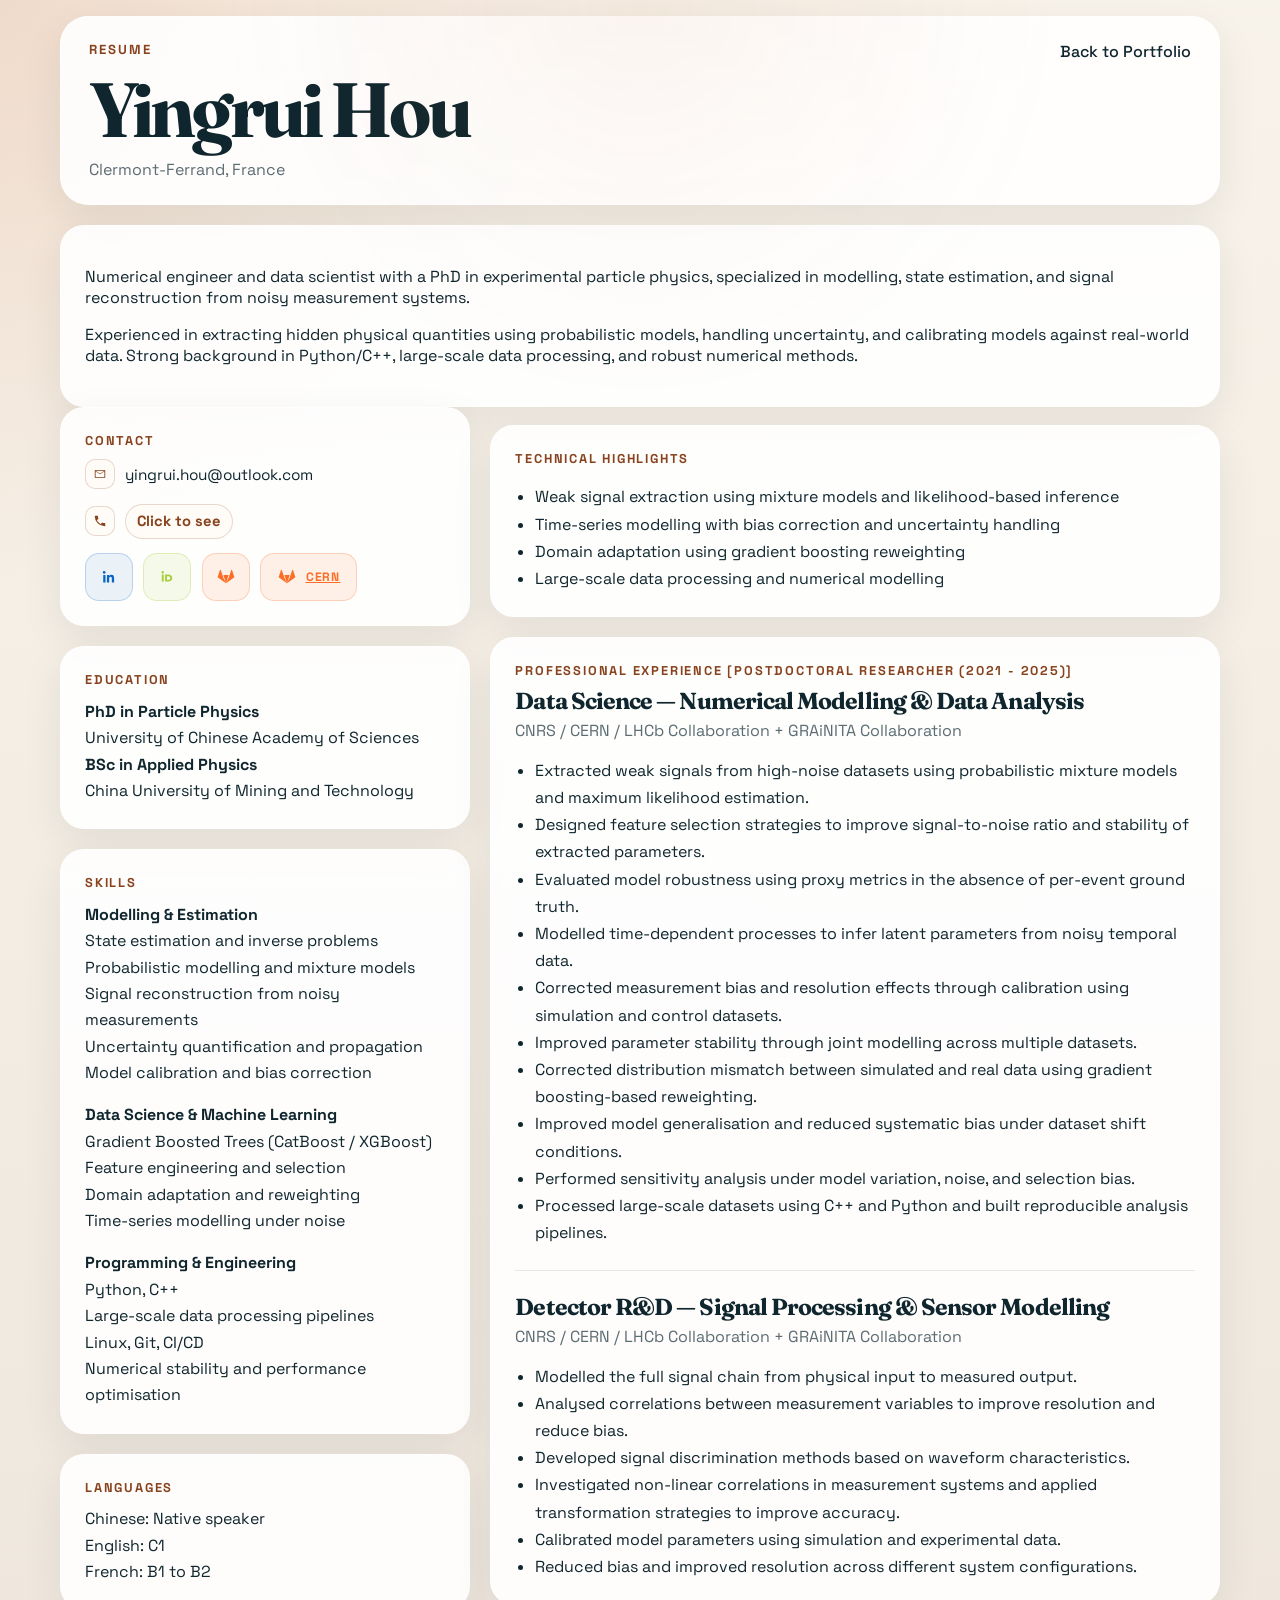
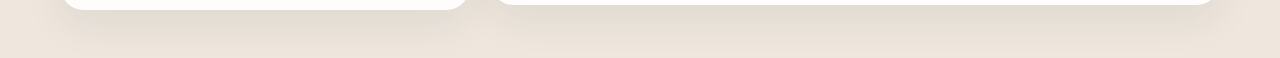
==== resume.html @ 8502b12e "Tune topbar link width and restore ORCID" ====
<!DOCTYPE html>
<html lang="en">
  <head>
    <meta charset="UTF-8" />
    <meta name="viewport" content="width=device-width, initial-scale=1.0" />
    <title>Yingrui Hou | Resume</title>
    <meta
      name="description"
      content="Resume of Yingrui Hou, numerical engineer and data scientist with a PhD in experimental particle physics."
    />
    <link rel="preconnect" href="https://fonts.googleapis.com" />
    <link rel="preconnect" href="https://fonts.gstatic.com" crossorigin />
    <link
      href="https://fonts.googleapis.com/css2?family=Fraunces:wght@500;600;700&amp;family=Space+Grotesk:wght@400;500;700&amp;display=swap"
      rel="stylesheet"
    />
    <link rel="stylesheet" href="styles.css" />
  </head>
  <body class="resume-page">
    <div class="resume-shell">
      <header class="resume-header">
        <div>
          <p class="eyebrow">Resume</p>
          <h1>Yingrui Hou</h1>
          <p class="resume-location">Clermont-Ferrand, France</p>
        </div>
        <div class="resume-links">
          <a href="index.html">Back to Portfolio</a>
        </div>
      </header>

      <section class="resume-card resume-summary">
        <p>
          Numerical engineer and data scientist with a PhD in experimental particle
          physics, specialized in modelling, state estimation, and signal reconstruction
          from noisy measurement systems.
        </p>
        <p>
          Experienced in extracting hidden physical quantities using probabilistic
          models, handling uncertainty, and calibrating models against real-world data.
          Strong background in Python/C++, large-scale data processing, and robust
          numerical methods.
        </p>
      </section>

      <div class="resume-grid">
        <aside class="resume-sidebar">
          <section class="resume-card">
            <p class="sidebar-label">Contact</p>
            <div class="contact-list">
              <a class="contact-link" href="mailto:yingrui.hou@outlook.com">
                <span class="contact-icon" aria-hidden="true">
                  <svg viewBox="0 0 24 24">
                    <path d="M3 6.75A1.75 1.75 0 0 1 4.75 5h14.5A1.75 1.75 0 0 1 21 6.75v10.5A1.75 1.75 0 0 1 19.25 19H4.75A1.75 1.75 0 0 1 3 17.25Zm1.5.56v9.94c0 .14.11.25.25.25h14.5a.25.25 0 0 0 .25-.25V7.31l-7.04 5.16a.75.75 0 0 1-.88 0Zm14.7-.81H4.8L12 11.78Z" />
                  </svg>
                </span>
                <span>yingrui.hou@outlook.com</span>
              </a>
              <div class="contact-link">
                <span class="contact-icon" aria-hidden="true">
                  <svg viewBox="0 0 24 24">
                    <path d="M6.62 10.79a15.5 15.5 0 0 0 6.59 6.59l2.2-2.2a1 1 0 0 1 1.01-.24 11.4 11.4 0 0 0 3.58.57 1 1 0 0 1 1 1V20a1 1 0 0 1-1 1A17 17 0 0 1 3 4a1 1 0 0 1 1-1h3.49a1 1 0 0 1 1 1 11.4 11.4 0 0 0 .57 3.58 1 1 0 0 1-.24 1.01Z" />
                  </svg>
                </span>
                <button
                  class="reveal-button"
                  type="button"
                  data-reveal="phone"
                  data-value="+33(0)785396332"
                >
                  Click to see
                </button>
              </div>
              <div class="resume-icon-links" aria-label="Profile links">
                <a class="icon-link icon-link-linkedin" href="https://www.linkedin.com/in/yingrui-hou" aria-label="LinkedIn" title="LinkedIn">
                  <svg viewBox="0 0 24 24" aria-hidden="true">
                    <path d="M6.94 8.5A1.56 1.56 0 1 1 6.94 5.4a1.56 1.56 0 0 1 0 3.1M5.7 9.75h2.5V18H5.7zm4.06 0h2.4v1.13h.04c.33-.63 1.15-1.3 2.37-1.3 2.54 0 3.01 1.67 3.01 3.84V18h-2.5v-4.04c0-.96-.02-2.2-1.34-2.2-1.35 0-1.56 1.06-1.56 2.14V18h-2.5z" />
                  </svg>
                </a>
                <a class="icon-link icon-link-orcid" href="https://orcid.org/0000-0001-6454-278X" aria-label="ORCID" title="ORCID">
                  <svg viewBox="0 0 24 24" aria-hidden="true">
                    <path d="M7.35 5.5a1.35 1.35 0 1 1 0 2.7 1.35 1.35 0 0 1 0-2.7M6.3 9.4h2.1v7.6H6.3zm3.65 0h3.06c2.85 0 4.75 1.61 4.75 3.8 0 2.39-1.82 3.8-4.82 3.8H9.95Zm2.1 1.74v4.12h.78c1.69 0 2.76-.77 2.76-2.06 0-1.32-1-2.06-2.71-2.06Z" />
                  </svg>
                </a>
                <a class="icon-link icon-link-gitlab" href="https://gitlab.com/hyrsophie" aria-label="Personal GitLab" title="Personal GitLab">
                  <svg viewBox="0 0 24 24" aria-hidden="true">
                    <path d="m12 18.9 2.94-9.04H9.06Zm0 0-9.12-6.63 2.55-7.85a.46.46 0 0 1 .87 0l2.76 8.48Zm0 0 9.12-6.63-2.55-7.85a.46.46 0 0 0-.87 0l-2.76 8.48Z" />
                  </svg>
                </a>
                <a class="icon-link icon-link-gitlab icon-link-labeled" href="https://gitlab.cern.ch/yihou" aria-label="CERN GitLab" title="CERN GitLab">
                  <svg viewBox="0 0 24 24" aria-hidden="true">
                    <path d="m12 18.9 2.94-9.04H9.06Zm0 0-9.12-6.63 2.55-7.85a.46.46 0 0 1 .87 0l2.76 8.48Zm0 0 9.12-6.63-2.55-7.85a.46.46 0 0 0-.87 0l-2.76 8.48Z" />
                  </svg>
                  <span class="icon-link-text">CERN</span>
                </a>
              </div>
            </div>
          </section>

          <section class="resume-card">
            <p class="sidebar-label">Education</p>
            <div class="resume-stack">
              <p><strong>PhD in Particle Physics</strong></p>
              <p>University of Chinese Academy of Sciences</p>
              <p><strong>BSc in Applied Physics</strong></p>
              <p>China University of Mining and Technology</p>
            </div>
          </section>

          <section class="resume-card">
            <p class="sidebar-label">Skills</p>
            <div class="resume-stack">
              <p><strong>Modelling &amp; Estimation</strong></p>
              <p>State estimation and inverse problems</p>
              <p>Probabilistic modelling and mixture models</p>
              <p>Signal reconstruction from noisy measurements</p>
              <p>Uncertainty quantification and propagation</p>
              <p>Model calibration and bias correction</p>
            </div>
            <div class="resume-stack">
              <p><strong>Data Science &amp; Machine Learning</strong></p>
              <p>Gradient Boosted Trees (CatBoost / XGBoost)</p>
              <p>Feature engineering and selection</p>
              <p>Domain adaptation and reweighting</p>
              <p>Time-series modelling under noise</p>
            </div>
            <div class="resume-stack">
              <p><strong>Programming &amp; Engineering</strong></p>
              <p>Python, C++</p>
              <p>Large-scale data processing pipelines</p>
              <p>Linux, Git, CI/CD</p>
              <p>Numerical stability and performance optimisation</p>
            </div>
          </section>

          <section class="resume-card">
            <p class="sidebar-label">Languages</p>
            <div class="resume-stack">
              <p>Chinese: Native speaker</p>
              <p>English: C1</p>
              <p>French: B1 to B2</p>
            </div>
          </section>
        </aside>

        <main class="resume-main">
          <section class="resume-card">
            <p class="sidebar-label">Technical Highlights</p>
            <ul>
              <li>Weak signal extraction using mixture models and likelihood-based inference</li>
              <li>Time-series modelling with bias correction and uncertainty handling</li>
              <li>Domain adaptation using gradient boosting reweighting</li>
              <li>Large-scale data processing and numerical modelling</li>
            </ul>
          </section>

          <section class="resume-card">
            <p class="sidebar-label">Professional Experience [Postdoctoral Researcher (2021 - 2025)]</p>
            <div class="resume-entry">
              <div class="resume-entry-header">
                <h2>Data Science — Numerical Modelling &amp; Data Analysis</h2>
              </div>
              <p class="resume-org">CNRS / CERN / LHCb Collaboration + GRAiNITA Collaboration</p>
              <ul>
                <li>Extracted weak signals from high-noise datasets using probabilistic mixture models and maximum likelihood estimation.</li>
                <li>Designed feature selection strategies to improve signal-to-noise ratio and stability of extracted parameters.</li>
                <li>Evaluated model robustness using proxy metrics in the absence of per-event ground truth.</li>
                <li>Modelled time-dependent processes to infer latent parameters from noisy temporal data.</li>
                <li>Corrected measurement bias and resolution effects through calibration using simulation and control datasets.</li>
                <li>Improved parameter stability through joint modelling across multiple datasets.</li>
                <li>Corrected distribution mismatch between simulated and real data using gradient boosting-based reweighting.</li>
                <li>Improved model generalisation and reduced systematic bias under dataset shift conditions.</li>
                <li>Performed sensitivity analysis under model variation, noise, and selection bias.</li>
                <li>Processed large-scale datasets using C++ and Python and built reproducible analysis pipelines.</li>
              </ul>
            </div>
            <div class="resume-entry">
              <div class="resume-entry-header">
                <h2>Detector R&amp;D — Signal Processing &amp; Sensor Modelling</h2>
              </div>
              <p class="resume-org">CNRS / CERN / LHCb Collaboration + GRAiNITA Collaboration</p>
              <ul>
                <li>Modelled the full signal chain from physical input to measured output.</li>
                <li>Analysed correlations between measurement variables to improve resolution and reduce bias.</li>
                <li>Developed signal discrimination methods based on waveform characteristics.</li>
                <li>Investigated non-linear correlations in measurement systems and applied transformation strategies to improve accuracy.</li>
                <li>Calibrated model parameters using simulation and experimental data.</li>
                <li>Reduced bias and improved resolution across different system configurations.</li>
              </ul>
            </div>
          </section>
        </main>
      </div>
    </div>
    <script>
      document.querySelectorAll(".reveal-button").forEach((button) => {
        button.addEventListener("click", () => {
          button.textContent = button.dataset.value;
          button.classList.add("is-revealed");
          button.disabled = true;
        });
      });
    </script>
  </body>
</html>
---- styles.css ----
:root {
  --bg: #f6f2eb;
  --surface: rgba(255, 255, 255, 0.9);
  --surface-soft: rgba(252, 248, 241, 0.92);
  --surface-strong: #163039;
  --text: #10262e;
  --text-muted: #5c6c73;
  --accent: #ba6439;
  --accent-dark: #88431e;
  --line: rgba(16, 38, 46, 0.1);
  --line-strong: rgba(16, 38, 46, 0.16);
  --shadow: 0 14px 40px rgba(24, 33, 37, 0.08);
  --shadow-soft: 0 8px 24px rgba(24, 33, 37, 0.05);
}

* {
  box-sizing: border-box;
}

html {
  scroll-behavior: smooth;
}

body {
  margin: 0;
  min-height: 100vh;
  font-family: "Space Grotesk", sans-serif;
  color: var(--text);
  background:
    linear-gradient(180deg, #faf7f2 0%, #f4efe7 100%);
}

body::before {
  content: "";
  position: fixed;
  inset: 0;
  pointer-events: none;
  background:
    radial-gradient(circle at top, rgba(186, 100, 57, 0.08), transparent 38%);
  mask-image: linear-gradient(180deg, rgba(0, 0, 0, 0.85), transparent 75%);
}

.page-shell {
  width: min(1080px, calc(100% - 2rem));
  margin: 0 auto;
  padding: 1.2rem 0 4rem;
}

.resume-page {
  background:
    radial-gradient(circle at top left, rgba(201, 109, 61, 0.18), transparent 28%),
    linear-gradient(180deg, #f8f3ea 0%, #efe7de 100%);
}

.resume-shell {
  width: min(1160px, calc(100% - 2rem));
  margin: 0 auto;
  padding: 1rem 0 3rem;
}

.hero {
  position: relative;
  padding: 0;
}

.resume-header {
  display: flex;
  align-items: flex-start;
  justify-content: space-between;
  gap: 1rem;
  margin-bottom: 1.25rem;
  padding: 1.5rem 1.75rem;
  border: 1px solid rgba(255, 255, 255, 0.55);
  border-radius: 28px;
  background: var(--surface);
  box-shadow: var(--shadow);
}

.resume-location {
  margin: 0.75rem 0 0;
  color: var(--text-muted);
  font-size: 1rem;
}

.resume-links {
  display: flex;
  flex-wrap: wrap;
  gap: 0.75rem;
}

.resume-links a {
  color: var(--text);
  text-decoration: none;
  font-weight: 500;
}

.resume-links a:hover {
  color: var(--accent-dark);
}

.hero::after {
  display: none;
}

.topbar,
.hero-layout,
.section,
.closing-panel {
  opacity: 0;
  transform: translateY(22px);
  animation: rise 0.75s ease forwards;
}

.hero-layout {
  animation-delay: 0.1s;
}

.section:nth-of-type(1) {
  animation-delay: 0.2s;
}

.section:nth-of-type(2) {
  animation-delay: 0.3s;
}

@keyframes rise {
  to {
    opacity: 1;
    transform: translateY(0);
  }
}

.topbar {
  display: flex;
  align-items: center;
  justify-content: space-between;
  gap: 1rem;
  position: sticky;
  top: 1rem;
  z-index: 20;
  margin-bottom: 1rem;
  padding: 0.85rem 1.1rem;
  border: 1px solid var(--line-strong);
  border-radius: 18px;
  background: rgba(255, 255, 255, 0.86);
  backdrop-filter: blur(14px);
  box-shadow: var(--shadow-soft);
}

.topbar-identity {
  display: flex;
  align-items: center;
  gap: 0.9rem;
  min-width: 0;
  flex-wrap: nowrap;
}

.brand,
.nav-links a,
.button {
  text-decoration: none;
}

.brand {
  font-weight: 700;
  color: var(--text);
  letter-spacing: 0.08em;
  text-transform: uppercase;
  flex-shrink: 0;
}

.nav-links {
  display: flex;
  flex-wrap: wrap;
  gap: 1rem;
}

.nav-links a {
  color: var(--text-muted);
  font-size: 0.88rem;
  font-weight: 500;
  letter-spacing: 0.03em;
}

.nav-links a:hover,
.brand:hover {
  color: var(--accent-dark);
}

.hero-layout {
  position: relative;
  z-index: 1;
  display: grid;
  grid-template-columns: minmax(0, 1fr);
  gap: 1rem;
  align-items: start;
}

.profile-panel,
.toc-panel {
  border: 1px solid var(--line-strong);
  border-radius: 24px;
  background: var(--surface);
  box-shadow: var(--shadow-soft);
}

.resume-card {
  border: 1px solid rgba(255, 255, 255, 0.55);
  border-radius: 24px;
  background: var(--surface);
  box-shadow: var(--shadow);
}

.profile-panel {
  padding: 2rem 1.9rem;
}

.toc-panel {
  padding: 1.5rem;
}

.resume-summary,
.resume-main .resume-card,
.resume-sidebar .resume-card {
  padding: 1.5rem;
}

.resume-grid {
  display: grid;
  grid-template-columns: minmax(260px, 0.72fr) minmax(0, 1.28fr);
  gap: 1.25rem;
  align-items: start;
}

.resume-sidebar,
.resume-main {
  display: grid;
  gap: 1.25rem;
}

.eyebrow {
  margin: 0 0 1rem;
  color: var(--accent-dark);
  font-size: 0.82rem;
  font-weight: 700;
  letter-spacing: 0.16em;
  text-transform: uppercase;
}

h1,
h2,
h3 {
  margin: 0;
  font-family: "Fraunces", serif;
  line-height: 1;
}

h1 {
  max-width: 12ch;
  font-size: clamp(3rem, 6vw, 4.9rem);
  letter-spacing: -0.05em;
  line-height: 0.95;
}

h2 {
  font-size: clamp(2rem, 3vw, 3rem);
  letter-spacing: -0.04em;
}

h3 {
  font-size: 1.45rem;
  letter-spacing: -0.03em;
}

.hero-copy,
.section-copy,
.case-study p,
.closing-panel p,
.toc-copy {
  font-size: 1rem;
  line-height: 1.72;
  color: var(--text-muted);
}

.hero-about {
  max-width: 48ch;
  margin: 1.1rem 0 0;
  font-size: 1rem;
  line-height: 1.72;
  color: var(--text);
  font-weight: 500;
}

.hero-copy {
  max-width: 65ch;
  margin: 0.8rem 0 0;
}

.hero-actions {
  display: flex;
  flex-wrap: wrap;
  gap: 1rem;
  margin-top: 1.6rem;
}

.sidebar-section + .sidebar-section {
  margin-top: 1.25rem;
  padding-top: 1.2rem;
  border-top: 1px solid var(--line);
}

.sidebar-label {
  margin: 0 0 0.65rem;
  color: var(--accent-dark);
  font-size: 0.8rem;
  font-weight: 700;
  letter-spacing: 0.14em;
  text-transform: uppercase;
}

.sidebar-copy {
  margin: 0;
  font-size: 0.98rem;
  line-height: 1.68;
  color: var(--text);
}

.icon-links {
  display: flex;
  flex-wrap: wrap;
  gap: 0.75rem;
}

.topbar-links {
  gap: 0.45rem;
  flex-wrap: nowrap;
}

.topbar-links .icon-link {
  width: 36px;
  height: 36px;
  border-radius: 11px;
}

.topbar-links .icon-link svg {
  width: 18px;
  height: 18px;
}

.topbar-links .icon-link-labeled {
  min-width: 86px;
  padding: 0 0.9rem;
  gap: 0.5rem;
}

.topbar-links .icon-link-text {
  font-size: 0.68rem;
}

.icon-link {
  display: inline-flex;
  align-items: center;
  justify-content: center;
  width: 48px;
  height: 48px;
  color: var(--text);
  border: 1px solid var(--line);
  border-radius: 14px;
  background: rgba(255, 255, 255, 0.62);
  transition:
    transform 0.18s ease,
    border-color 0.18s ease,
    color 0.18s ease,
    background-color 0.18s ease;
}

.icon-link-labeled {
  width: auto;
  min-width: 88px;
  padding: 0 0.95rem;
  gap: 0.45rem;
}

.icon-link:hover {
  transform: translateY(-2px);
  color: var(--accent-dark);
  border-color: rgba(143, 72, 37, 0.3);
  background: rgba(255, 251, 245, 0.92);
}

.icon-link svg {
  width: 22px;
  height: 22px;
  fill: currentColor;
}

.icon-link-linkedin {
  color: #0a66c2;
  border-color: rgba(10, 102, 194, 0.22);
  background: rgba(10, 102, 194, 0.08);
}

.icon-link-linkedin:hover {
  color: #0a66c2;
  border-color: rgba(10, 102, 194, 0.38);
  background: rgba(10, 102, 194, 0.14);
}

.icon-link-orcid {
  color: #a6ce39;
  border-color: rgba(166, 206, 57, 0.28);
  background: rgba(166, 206, 57, 0.1);
}

.icon-link-orcid:hover {
  color: #8fba22;
  border-color: rgba(166, 206, 57, 0.42);
  background: rgba(166, 206, 57, 0.16);
}

.icon-link-gitlab {
  color: #fc6d26;
  border-color: rgba(252, 109, 38, 0.24);
  background: rgba(252, 109, 38, 0.1);
}

.icon-link-gitlab:hover {
  color: #e45713;
  border-color: rgba(252, 109, 38, 0.38);
  background: rgba(252, 109, 38, 0.16);
}

.icon-link-text {
  font-size: 0.76rem;
  font-weight: 700;
  letter-spacing: 0.08em;
}

.skill-list {
  display: flex;
  flex-wrap: wrap;
  gap: 0.7rem;
}

.skill-pill {
  display: inline-flex;
  align-items: center;
  min-height: 38px;
  padding: 0.55rem 0.9rem;
  border: 1px solid var(--line);
  border-radius: 999px;
  background: var(--surface-soft);
  font-size: 0.9rem;
  font-weight: 500;
}

.button {
  display: inline-flex;
  align-items: center;
  justify-content: center;
  min-height: 48px;
  padding: 0.85rem 1.3rem;
  border-radius: 999px;
  font-weight: 700;
  transition:
    transform 0.18s ease,
    background-color 0.18s ease,
    color 0.18s ease,
    border-color 0.18s ease;
}

.button:hover {
  transform: translateY(-2px);
}

.button-primary {
  color: #fff8f3;
  background: linear-gradient(135deg, #17313a, #244651);
}

.button-secondary {
  color: var(--text);
  border: 1px solid var(--line-strong);
  background: rgba(255, 255, 255, 0.85);
}

.case-study,
.closing-panel,
.profile-panel,
.toc-panel {
  position: relative;
  overflow: hidden;
  border: 1px solid var(--line-strong);
  border-radius: 24px;
  background: var(--surface);
  box-shadow: var(--shadow-soft);
}

.resume-stack p,
.resume-stack a {
  margin: 0;
  color: var(--text);
  line-height: 1.65;
  text-decoration: none;
}

.resume-stack a:hover {
  color: var(--accent-dark);
}

.contact-list {
  display: grid;
  gap: 0.9rem;
}

.resume-icon-links {
  display: flex;
  flex-wrap: wrap;
  gap: 0.65rem;
}

.contact-link {
  display: inline-flex;
  align-items: center;
  gap: 0.6rem;
  width: fit-content;
  color: var(--text);
  text-decoration: none;
  line-height: 1.5;
  font-size: 0.96rem;
}

.contact-link:hover {
  color: var(--accent-dark);
}

.contact-icon {
  display: inline-flex;
  align-items: center;
  justify-content: center;
  width: 30px;
  height: 30px;
  flex-shrink: 0;
  color: var(--accent-dark);
  border: 1px solid rgba(143, 72, 37, 0.2);
  border-radius: 10px;
  background: rgba(255, 251, 245, 0.82);
}

.contact-icon svg {
  width: 14px;
  height: 14px;
  fill: currentColor;
}

.resume-stack + .resume-stack {
  margin-top: 1rem;
}

.resume-reveal-row {
  display: flex;
  align-items: center;
  gap: 0.75rem;
  flex-wrap: wrap;
}

.reveal-button {
  display: inline-flex;
  align-items: center;
  justify-content: center;
  min-height: 30px;
  padding: 0.35rem 0.7rem;
  color: var(--accent-dark);
  border: 1px solid rgba(143, 72, 37, 0.2);
  border-radius: 999px;
  background: rgba(255, 251, 245, 0.82);
  font: inherit;
  font-size: 0.92rem;
  font-weight: 700;
  cursor: pointer;
  transition:
    transform 0.18s ease,
    background-color 0.18s ease,
    border-color 0.18s ease;
}

.reveal-button:hover {
  transform: translateY(-1px);
  border-color: rgba(143, 72, 37, 0.4);
  background: rgba(255, 247, 239, 0.95);
}

.reveal-button.is-revealed {
  color: var(--text);
  cursor: default;
}

.resume-entry + .resume-entry {
  margin-top: 1.5rem;
  padding-top: 1.5rem;
  border-top: 1px solid var(--line);
}

.resume-role-title {
  margin: 0 0 1.15rem;
  color: var(--text);
  font-size: 0.98rem;
  font-weight: 700;
  letter-spacing: 0.04em;
  text-transform: uppercase;
}

.resume-entry-header {
  display: flex;
  align-items: baseline;
  justify-content: space-between;
  gap: 1rem;
}

.resume-entry-header h2 {
  font-size: 1.45rem;
}

.resume-entry-header p,
.resume-org {
  margin: 0.45rem 0 0;
  color: var(--text-muted);
}

.resume-main ul {
  margin: 1rem 0 0;
  padding-left: 1.2rem;
  line-height: 1.7;
}

.section-heading {
  display: grid;
  gap: 0.75rem;
  margin-bottom: 1.15rem;
}

.case-study-grid {
  display: grid;
  grid-template-columns: 1fr;
  gap: 1rem;
}

.toc-list {
  margin: 1.2rem 0 0;
  padding-left: 1.25rem;
}

.toc-panel .sidebar-label {
  margin-top: 1.1rem;
}

.toc-list li + li {
  margin-top: 0.9rem;
}

.toc-list a {
  color: var(--text);
  text-decoration: none;
  font-weight: 500;
  line-height: 1.55;
}

.toc-list a:hover {
  color: var(--accent-dark);
}

.case-study {
  display: block;
  padding: 1.55rem 1.65rem;
}

.case-study-header {
  display: flex;
  gap: 0.9rem;
  align-items: flex-start;
  margin-bottom: 0.25rem;
}

.case-number {
  flex-shrink: 0;
  margin: 0;
  color: rgba(16, 38, 46, 0.44);
  font-size: 1.45rem;
  font-weight: 700;
  line-height: 1;
}

.case-study ul {
  margin: 1rem 0 0;
  padding-left: 1.2rem;
  color: var(--text);
  line-height: 1.7;
}

.case-meta,
.impact-note {
  margin: 0.9rem 0 0;
  font-size: 0.95rem;
  line-height: 1.62;
  color: var(--text);
}

.case-meta strong,
.impact-note strong {
  color: var(--accent-dark);
}

.case-study li + li {
  margin-top: 0.45rem;
}

.case-evidence {
  margin-top: 1.15rem;
  padding: 1rem 0 0;
  border-top: 1px solid var(--line);
  border-left: 0;
}

.case-evidence-title {
  margin: 0;
  color: var(--accent-dark);
  font-size: 0.8rem;
  font-weight: 700;
  letter-spacing: 0.12em;
  text-transform: uppercase;
}

.case-evidence-list {
  margin: 0.85rem 0 0;
  padding-left: 1.2rem;
  color: var(--text);
  line-height: 1.58;
  font-size: 0.94rem;
}

.case-evidence-list li + li {
  margin-top: 0.45rem;
}

.case-figure {
  margin: 1rem 0 0;
  padding: 0.8rem;
  border: 1px solid var(--line);
  border-radius: 18px;
  background: rgba(255, 255, 255, 0.96);
  box-shadow: inset 0 0 0 1px rgba(255, 255, 255, 0.6);
}

.case-figure img {
  display: block;
  width: 100%;
  height: auto;
  border-radius: 10px;
  background: #fff;
}

.case-figure figcaption {
  margin-top: 0.7rem;
  color: var(--text-muted);
  font-size: 0.92rem;
  line-height: 1.55;
}

.impact {
  margin: 1.2rem 0 0;
  padding-top: 1rem;
  border-top: 1px solid var(--line);
  font-weight: 500;
}

.closing-panel {
  padding: 1.8rem;
  border-left: 4px solid var(--accent);
  background: rgba(255, 255, 255, 0.84);
}

main {
  padding-top: 1.15rem;
}

.section {
  padding: 1.6rem 0 0;
}

@media (max-width: 960px) {
  .case-study-grid,
  .hero-layout,
  .resume-grid {
    grid-template-columns: 1fr;
  }

  .topbar {
    align-items: flex-start;
    flex-direction: column;
  }

  .topbar-identity {
    width: 100%;
    justify-content: space-between;
  }

  .hero {
    padding: 0;
  }

  .resume-header,
  .resume-entry-header {
    flex-direction: column;
  }

  h1 {
    max-width: 12ch;
  }
}

@media (max-width: 640px) {
  .page-shell {
    width: min(100% - 1rem, 1180px);
    padding-bottom: 2.5rem;
  }

  .topbar-links {
    flex-wrap: wrap;
  }

  .button,
  .nav-links a {
    width: 100%;
  }

  .nav-links {
    width: 100%;
  }

  .case-study,
  .profile-panel,
  .toc-panel,
  .closing-panel {
    border-radius: 20px;
  }

}
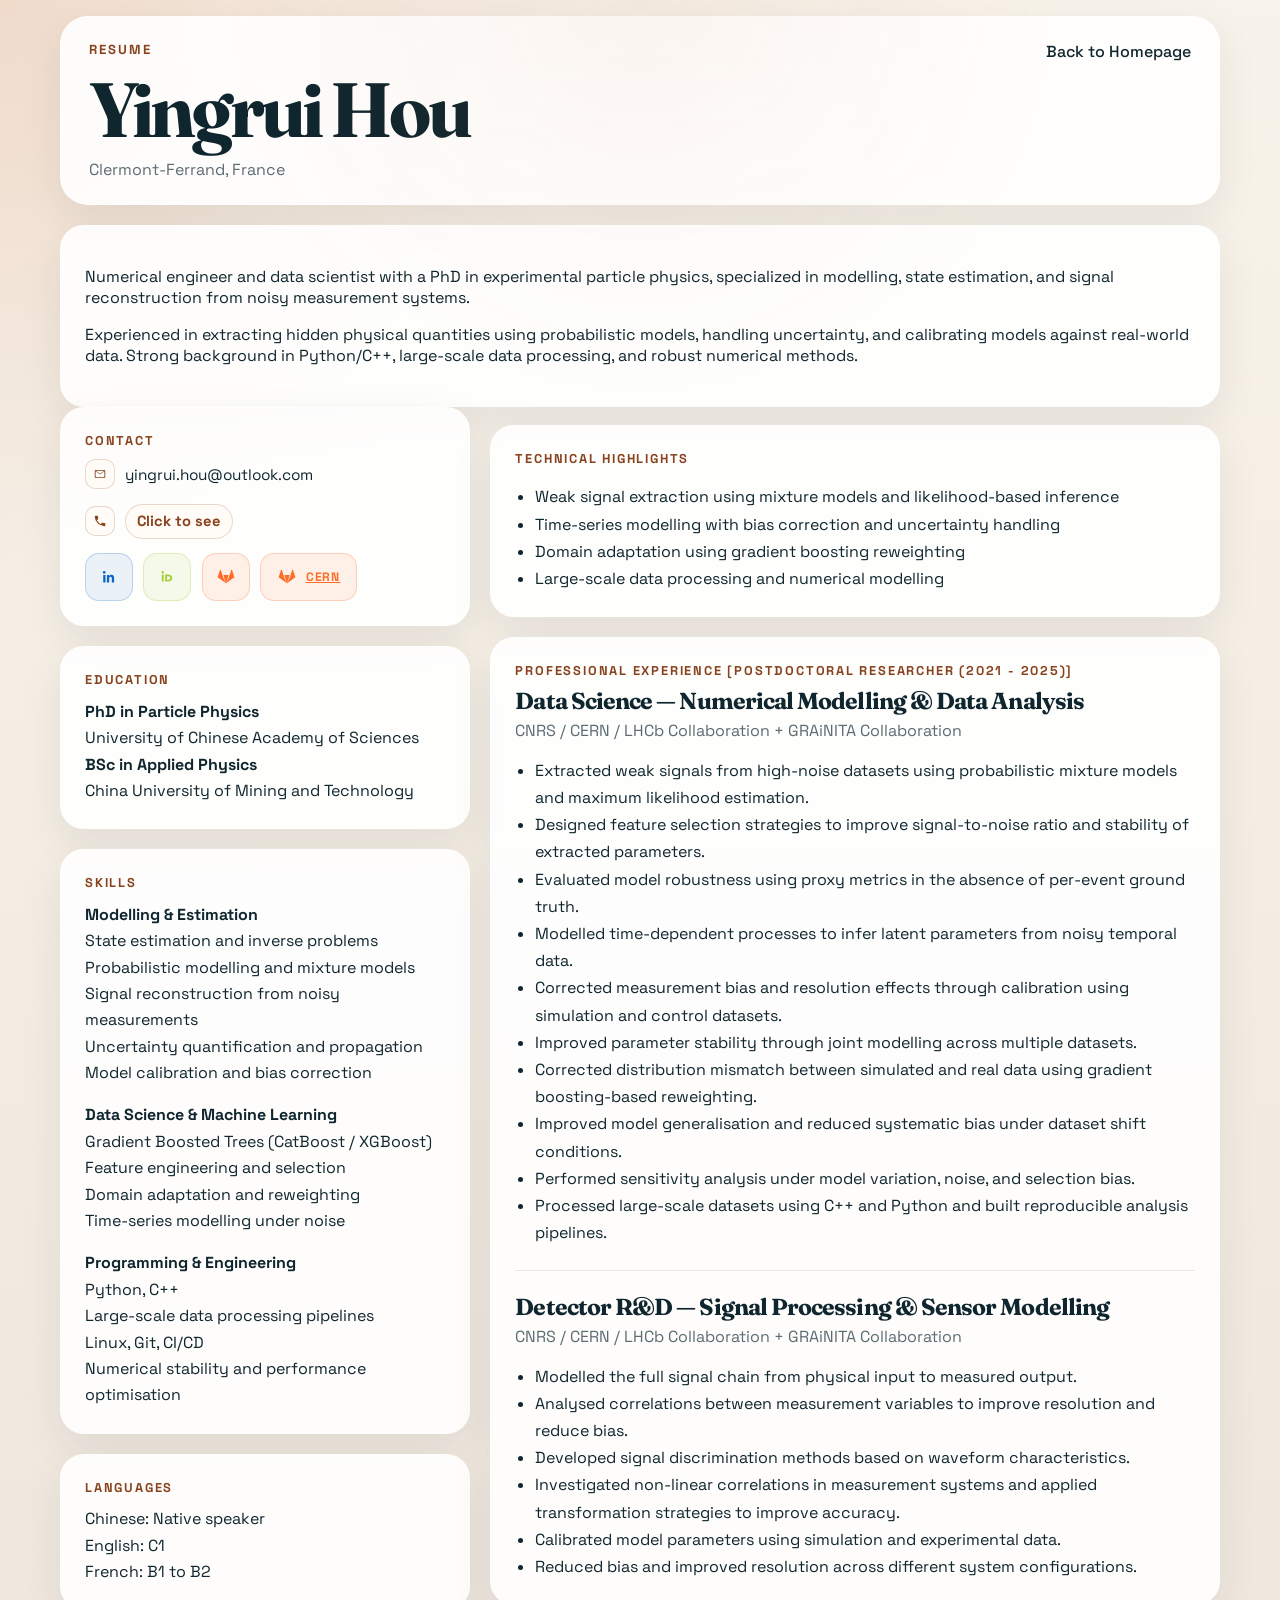
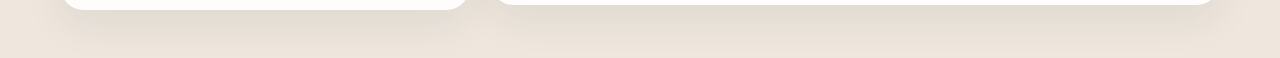
==== commit 4bcdb016: "Make topbar sticky across page" ====
--- a/resume.html
+++ b/resume.html
@@ -25,7 +25,7 @@
           <p class="resume-location">Clermont-Ferrand, France</p>
         </div>
         <div class="resume-links">
-          <a href="index.html">Back to Portfolio</a>
+          <a href="index.html">Back to Homepage</a>
         </div>
       </header>
 
--- a/styles.css
+++ b/styles.css
@@ -11,6 +11,7 @@
   --line-strong: rgba(16, 38, 46, 0.16);
   --shadow: 0 14px 40px rgba(24, 33, 37, 0.08);
   --shadow-soft: 0 8px 24px rgba(24, 33, 37, 0.05);
+  --anchor-offset: 7.5rem;
 }
 
 * {
@@ -19,6 +20,17 @@
 
 html {
   scroll-behavior: smooth;
+}
+
+#overview,
+#selected-work,
+#competencies,
+#work-1,
+#work-2,
+#work-3,
+#work-4,
+#work-5 {
+  scroll-margin-top: var(--anchor-offset);
 }
 
 body {
@@ -742,30 +754,6 @@
   margin-top: 0.45rem;
 }
 
-.case-figure {
-  margin: 1rem 0 0;
-  padding: 0.8rem;
-  border: 1px solid var(--line);
-  border-radius: 18px;
-  background: rgba(255, 255, 255, 0.96);
-  box-shadow: inset 0 0 0 1px rgba(255, 255, 255, 0.6);
-}
-
-.case-figure img {
-  display: block;
-  width: 100%;
-  height: auto;
-  border-radius: 10px;
-  background: #fff;
-}
-
-.case-figure figcaption {
-  margin-top: 0.7rem;
-  color: var(--text-muted);
-  font-size: 0.92rem;
-  line-height: 1.55;
-}
-
 .impact {
   margin: 1.2rem 0 0;
   padding-top: 1rem;
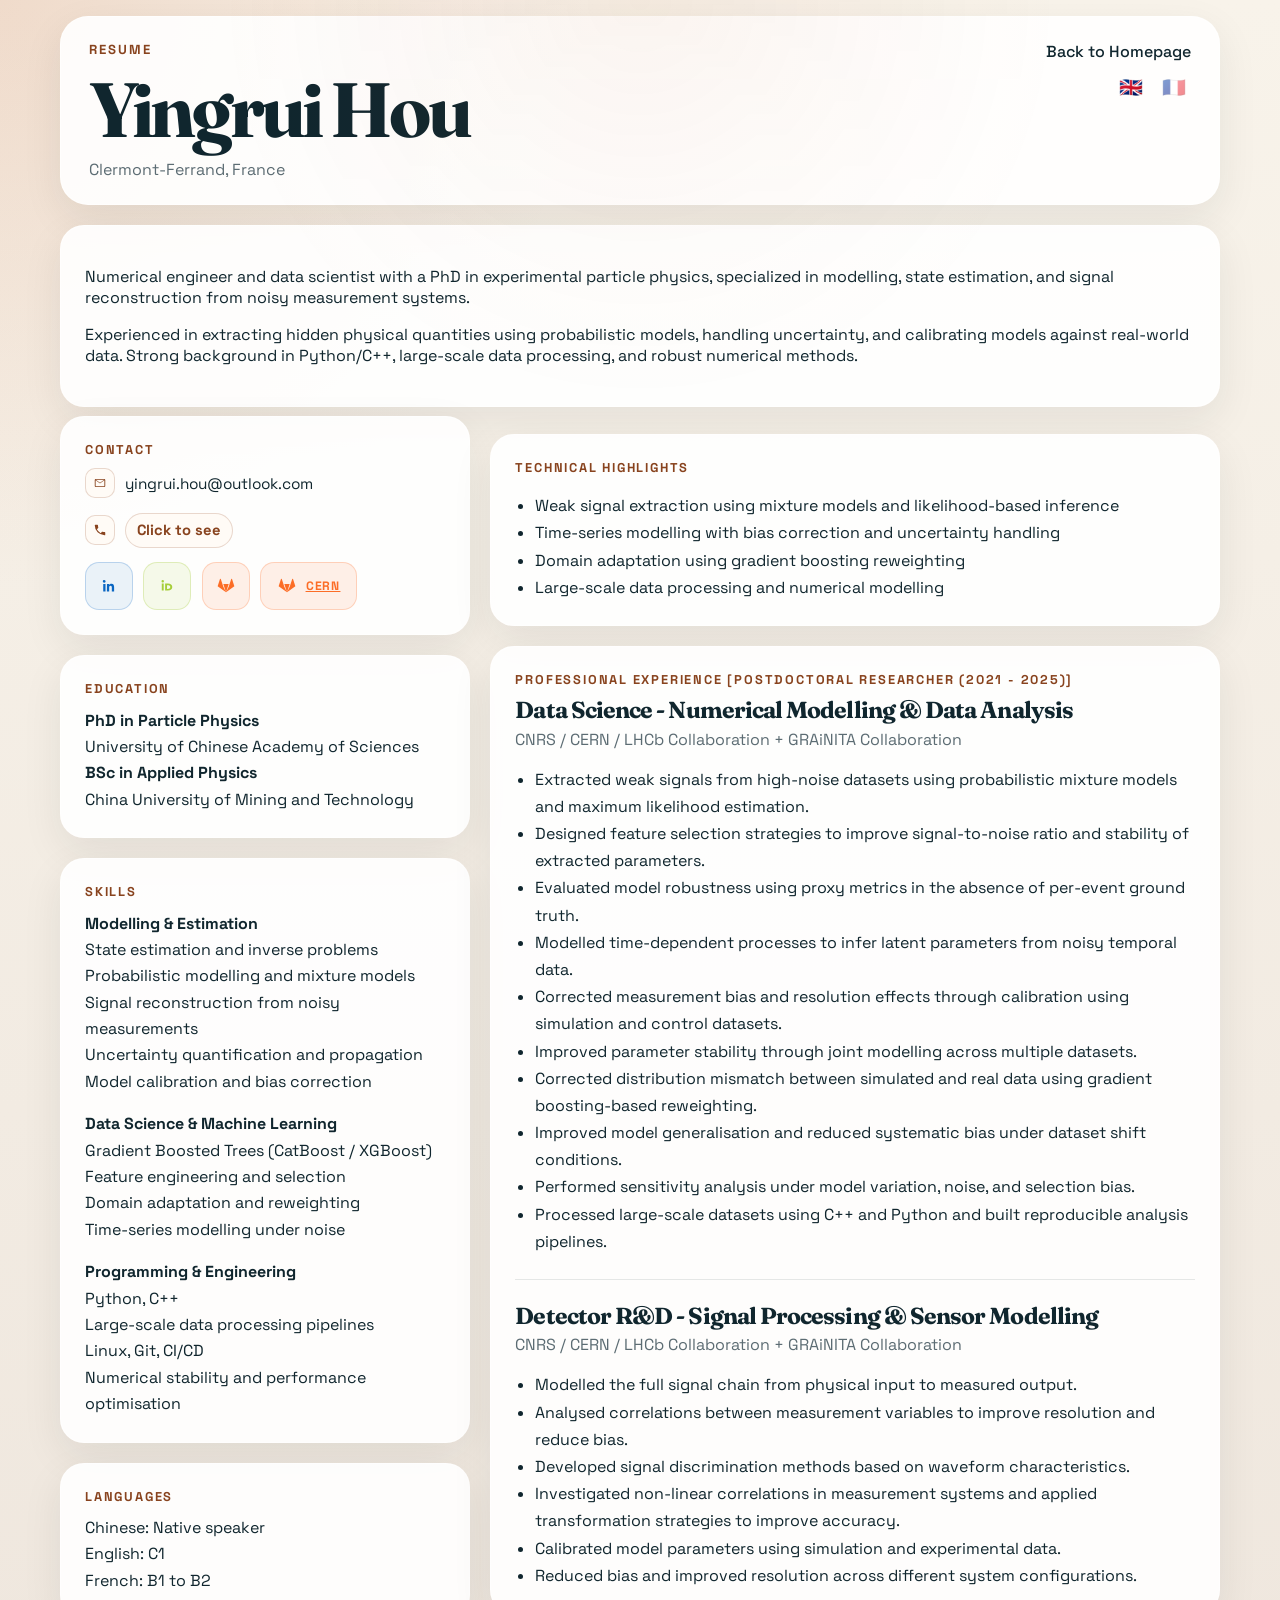
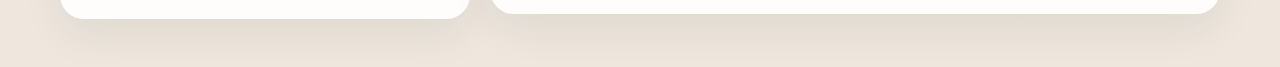
==== commit 7f3067ac: "Polish resume language toggle and FR copy" ====
--- a/resume.html
+++ b/resume.html
@@ -20,22 +20,28 @@
     <div class="resume-shell">
       <header class="resume-header">
         <div>
-          <p class="eyebrow">Resume</p>
+          <p class="eyebrow" data-i18n="resume_label">Resume</p>
           <h1>Yingrui Hou</h1>
           <p class="resume-location">Clermont-Ferrand, France</p>
         </div>
-        <div class="resume-links">
-          <a href="index.html">Back to Homepage</a>
+        <div class="resume-header-actions">
+          <div class="resume-links">
+            <a href="index.html" data-i18n="back_home">Back to Homepage</a>
+          </div>
+          <div class="resume-flag-switcher" aria-label="Language switcher">
+            <button class="lang-flag is-active" type="button" data-lang-btn="en" aria-label="English CV" title="English CV">🇬🇧</button>
+            <button class="lang-flag" type="button" data-lang-btn="fr" aria-label="CV en français" title="CV en français">🇫🇷</button>
+          </div>
         </div>
       </header>
 
       <section class="resume-card resume-summary">
-        <p>
+        <p data-i18n="summary_1">
           Numerical engineer and data scientist with a PhD in experimental particle
           physics, specialized in modelling, state estimation, and signal reconstruction
           from noisy measurement systems.
         </p>
-        <p>
+        <p data-i18n="summary_2">
           Experienced in extracting hidden physical quantities using probabilistic
           models, handling uncertainty, and calibrating models against real-world data.
           Strong background in Python/C++, large-scale data processing, and robust
@@ -46,7 +52,7 @@
       <div class="resume-grid">
         <aside class="resume-sidebar">
           <section class="resume-card">
-            <p class="sidebar-label">Contact</p>
+            <p class="sidebar-label" data-i18n="contact_label">Contact</p>
             <div class="contact-list">
               <a class="contact-link" href="mailto:yingrui.hou@outlook.com">
                 <span class="contact-icon" aria-hidden="true">
@@ -67,6 +73,7 @@
                   type="button"
                   data-reveal="phone"
                   data-value="+33(0)785396332"
+                  data-i18n-phone
                 >
                   Click to see
                 </button>
@@ -98,94 +105,94 @@
           </section>
 
           <section class="resume-card">
-            <p class="sidebar-label">Education</p>
-            <div class="resume-stack">
-              <p><strong>PhD in Particle Physics</strong></p>
+            <p class="sidebar-label" data-i18n="education_label">Education</p>
+            <div class="resume-stack">
+              <p data-i18n-html="edu_phd"><strong>PhD in Particle Physics</strong></p>
               <p>University of Chinese Academy of Sciences</p>
-              <p><strong>BSc in Applied Physics</strong></p>
+              <p data-i18n-html="edu_bsc"><strong>BSc in Applied Physics</strong></p>
               <p>China University of Mining and Technology</p>
             </div>
           </section>
 
           <section class="resume-card">
-            <p class="sidebar-label">Skills</p>
-            <div class="resume-stack">
-              <p><strong>Modelling &amp; Estimation</strong></p>
-              <p>State estimation and inverse problems</p>
-              <p>Probabilistic modelling and mixture models</p>
-              <p>Signal reconstruction from noisy measurements</p>
-              <p>Uncertainty quantification and propagation</p>
-              <p>Model calibration and bias correction</p>
-            </div>
-            <div class="resume-stack">
-              <p><strong>Data Science &amp; Machine Learning</strong></p>
-              <p>Gradient Boosted Trees (CatBoost / XGBoost)</p>
-              <p>Feature engineering and selection</p>
-              <p>Domain adaptation and reweighting</p>
-              <p>Time-series modelling under noise</p>
-            </div>
-            <div class="resume-stack">
-              <p><strong>Programming &amp; Engineering</strong></p>
-              <p>Python, C++</p>
-              <p>Large-scale data processing pipelines</p>
-              <p>Linux, Git, CI/CD</p>
-              <p>Numerical stability and performance optimisation</p>
-            </div>
-          </section>
-
-          <section class="resume-card">
-            <p class="sidebar-label">Languages</p>
-            <div class="resume-stack">
-              <p>Chinese: Native speaker</p>
-              <p>English: C1</p>
-              <p>French: B1 to B2</p>
+            <p class="sidebar-label" data-i18n="skills_label">Skills</p>
+            <div class="resume-stack">
+              <p data-i18n-html="skill_group_1"><strong>Modelling &amp; Estimation</strong></p>
+              <p data-i18n="skill_1">State estimation and inverse problems</p>
+              <p data-i18n="skill_2">Probabilistic modelling and mixture models</p>
+              <p data-i18n="skill_3">Signal reconstruction from noisy measurements</p>
+              <p data-i18n="skill_4">Uncertainty quantification and propagation</p>
+              <p data-i18n="skill_5">Model calibration and bias correction</p>
+            </div>
+            <div class="resume-stack">
+              <p data-i18n-html="skill_group_2"><strong>Data Science &amp; Machine Learning</strong></p>
+              <p data-i18n="skill_6">Gradient Boosted Trees (CatBoost / XGBoost)</p>
+              <p data-i18n="skill_7">Feature engineering and selection</p>
+              <p data-i18n="skill_8">Domain adaptation and reweighting</p>
+              <p data-i18n="skill_9">Time-series modelling under noise</p>
+            </div>
+            <div class="resume-stack">
+              <p data-i18n-html="skill_group_3"><strong>Programming &amp; Engineering</strong></p>
+              <p data-i18n="skill_10">Python, C++</p>
+              <p data-i18n="skill_11">Large-scale data processing pipelines</p>
+              <p data-i18n="skill_12">Linux, Git, CI/CD</p>
+              <p data-i18n="skill_13">Numerical stability and performance optimisation</p>
+            </div>
+          </section>
+
+          <section class="resume-card">
+            <p class="sidebar-label" data-i18n="languages_label">Languages</p>
+            <div class="resume-stack">
+              <p data-i18n="lang_1">Chinese: Native speaker</p>
+              <p data-i18n="lang_2">English: C1</p>
+              <p data-i18n="lang_3">French: B1 to B2</p>
             </div>
           </section>
         </aside>
 
         <main class="resume-main">
           <section class="resume-card">
-            <p class="sidebar-label">Technical Highlights</p>
+            <p class="sidebar-label" data-i18n="highlights_label">Technical Highlights</p>
             <ul>
-              <li>Weak signal extraction using mixture models and likelihood-based inference</li>
-              <li>Time-series modelling with bias correction and uncertainty handling</li>
-              <li>Domain adaptation using gradient boosting reweighting</li>
-              <li>Large-scale data processing and numerical modelling</li>
+              <li data-i18n="highlight_1">Weak signal extraction using mixture models and likelihood-based inference</li>
+              <li data-i18n="highlight_2">Time-series modelling with bias correction and uncertainty handling</li>
+              <li data-i18n="highlight_3">Domain adaptation using gradient boosting reweighting</li>
+              <li data-i18n="highlight_4">Large-scale data processing and numerical modelling</li>
             </ul>
           </section>
 
           <section class="resume-card">
-            <p class="sidebar-label">Professional Experience [Postdoctoral Researcher (2021 - 2025)]</p>
+            <p class="sidebar-label" data-i18n="experience_label">Professional Experience [Postdoctoral Researcher (2021 - 2025)]</p>
             <div class="resume-entry">
               <div class="resume-entry-header">
-                <h2>Data Science — Numerical Modelling &amp; Data Analysis</h2>
+                <h2 data-i18n="exp_heading_1">Data Science - Numerical Modelling &amp; Data Analysis</h2>
               </div>
               <p class="resume-org">CNRS / CERN / LHCb Collaboration + GRAiNITA Collaboration</p>
               <ul>
-                <li>Extracted weak signals from high-noise datasets using probabilistic mixture models and maximum likelihood estimation.</li>
-                <li>Designed feature selection strategies to improve signal-to-noise ratio and stability of extracted parameters.</li>
-                <li>Evaluated model robustness using proxy metrics in the absence of per-event ground truth.</li>
-                <li>Modelled time-dependent processes to infer latent parameters from noisy temporal data.</li>
-                <li>Corrected measurement bias and resolution effects through calibration using simulation and control datasets.</li>
-                <li>Improved parameter stability through joint modelling across multiple datasets.</li>
-                <li>Corrected distribution mismatch between simulated and real data using gradient boosting-based reweighting.</li>
-                <li>Improved model generalisation and reduced systematic bias under dataset shift conditions.</li>
-                <li>Performed sensitivity analysis under model variation, noise, and selection bias.</li>
-                <li>Processed large-scale datasets using C++ and Python and built reproducible analysis pipelines.</li>
+                <li data-i18n="exp_1">Extracted weak signals from high-noise datasets using probabilistic mixture models and maximum likelihood estimation.</li>
+                <li data-i18n="exp_2">Designed feature selection strategies to improve signal-to-noise ratio and stability of extracted parameters.</li>
+                <li data-i18n="exp_3">Evaluated model robustness using proxy metrics in the absence of per-event ground truth.</li>
+                <li data-i18n="exp_4">Modelled time-dependent processes to infer latent parameters from noisy temporal data.</li>
+                <li data-i18n="exp_5">Corrected measurement bias and resolution effects through calibration using simulation and control datasets.</li>
+                <li data-i18n="exp_6">Improved parameter stability through joint modelling across multiple datasets.</li>
+                <li data-i18n="exp_7">Corrected distribution mismatch between simulated and real data using gradient boosting-based reweighting.</li>
+                <li data-i18n="exp_8">Improved model generalisation and reduced systematic bias under dataset shift conditions.</li>
+                <li data-i18n="exp_9">Performed sensitivity analysis under model variation, noise, and selection bias.</li>
+                <li data-i18n="exp_10">Processed large-scale datasets using C++ and Python and built reproducible analysis pipelines.</li>
               </ul>
             </div>
             <div class="resume-entry">
               <div class="resume-entry-header">
-                <h2>Detector R&amp;D — Signal Processing &amp; Sensor Modelling</h2>
+                <h2 data-i18n="exp_heading_2">Detector R&amp;D - Signal Processing &amp; Sensor Modelling</h2>
               </div>
               <p class="resume-org">CNRS / CERN / LHCb Collaboration + GRAiNITA Collaboration</p>
               <ul>
-                <li>Modelled the full signal chain from physical input to measured output.</li>
-                <li>Analysed correlations between measurement variables to improve resolution and reduce bias.</li>
-                <li>Developed signal discrimination methods based on waveform characteristics.</li>
-                <li>Investigated non-linear correlations in measurement systems and applied transformation strategies to improve accuracy.</li>
-                <li>Calibrated model parameters using simulation and experimental data.</li>
-                <li>Reduced bias and improved resolution across different system configurations.</li>
+                <li data-i18n="exp_11">Modelled the full signal chain from physical input to measured output.</li>
+                <li data-i18n="exp_12">Analysed correlations between measurement variables to improve resolution and reduce bias.</li>
+                <li data-i18n="exp_13">Developed signal discrimination methods based on waveform characteristics.</li>
+                <li data-i18n="exp_14">Investigated non-linear correlations in measurement systems and applied transformation strategies to improve accuracy.</li>
+                <li data-i18n="exp_15">Calibrated model parameters using simulation and experimental data.</li>
+                <li data-i18n="exp_16">Reduced bias and improved resolution across different system configurations.</li>
               </ul>
             </div>
           </section>
@@ -193,6 +200,174 @@
       </div>
     </div>
     <script>
+      const translations = {
+        en: {
+          title: "Yingrui Hou | Resume",
+          description:
+            "Resume of Yingrui Hou, numerical engineer and data scientist with a PhD in experimental particle physics.",
+          resume_label: "Resume",
+          back_home: "Back to Homepage",
+          summary_1:
+            "Numerical engineer and data scientist with a PhD in experimental particle physics, specialized in modelling, state estimation, and signal reconstruction from noisy measurement systems.",
+          summary_2:
+            "Experienced in extracting hidden physical quantities using probabilistic models, handling uncertainty, and calibrating models against real-world data. Strong background in Python/C++, large-scale data processing, and robust numerical methods.",
+          contact_label: "Contact",
+          education_label: "Education",
+          edu_phd: "<strong>PhD in Particle Physics</strong>",
+          edu_bsc: "<strong>BSc in Applied Physics</strong>",
+          skills_label: "Skills",
+          skill_group_1: "<strong>Modelling &amp; Estimation</strong>",
+          skill_1: "State estimation and inverse problems",
+          skill_2: "Probabilistic modelling and mixture models",
+          skill_3: "Signal reconstruction from noisy measurements",
+          skill_4: "Uncertainty quantification and propagation",
+          skill_5: "Model calibration and bias correction",
+          skill_group_2: "<strong>Data Science &amp; Machine Learning</strong>",
+          skill_6: "Gradient Boosted Trees (CatBoost / XGBoost)",
+          skill_7: "Feature engineering and selection",
+          skill_8: "Domain adaptation and reweighting",
+          skill_9: "Time-series modelling under noise",
+          skill_group_3: "<strong>Programming &amp; Engineering</strong>",
+          skill_10: "Python, C++",
+          skill_11: "Large-scale data processing pipelines",
+          skill_12: "Linux, Git, CI/CD",
+          skill_13: "Numerical stability and performance optimisation",
+          languages_label: "Languages",
+          lang_1: "Chinese: Native speaker",
+          lang_2: "English: C1",
+          lang_3: "French: B1 to B2",
+          highlights_label: "Technical Highlights",
+          highlight_1: "Weak signal extraction using mixture models and likelihood-based inference",
+          highlight_2: "Time-series modelling with bias correction and uncertainty handling",
+          highlight_3: "Domain adaptation using gradient boosting reweighting",
+          highlight_4: "Large-scale data processing and numerical modelling",
+          experience_label: "Professional Experience [Postdoctoral Researcher (2021 - 2025)]",
+          exp_heading_1: "Data Science - Numerical Modelling & Data Analysis",
+          exp_1: "Extracted weak signals from high-noise datasets using probabilistic mixture models and maximum likelihood estimation.",
+          exp_2: "Designed feature selection strategies to improve signal-to-noise ratio and stability of extracted parameters.",
+          exp_3: "Evaluated model robustness using proxy metrics in the absence of per-event ground truth.",
+          exp_4: "Modelled time-dependent processes to infer latent parameters from noisy temporal data.",
+          exp_5: "Corrected measurement bias and resolution effects through calibration using simulation and control datasets.",
+          exp_6: "Improved parameter stability through joint modelling across multiple datasets.",
+          exp_7: "Corrected distribution mismatch between simulated and real data using gradient boosting-based reweighting.",
+          exp_8: "Improved model generalisation and reduced systematic bias under dataset shift conditions.",
+          exp_9: "Performed sensitivity analysis under model variation, noise, and selection bias.",
+          exp_10: "Processed large-scale datasets using C++ and Python and built reproducible analysis pipelines.",
+          exp_heading_2: "Detector R&D - Signal Processing & Sensor Modelling",
+          exp_11: "Modelled the full signal chain from physical input to measured output.",
+          exp_12: "Analysed correlations between measurement variables to improve resolution and reduce bias.",
+          exp_13: "Developed signal discrimination methods based on waveform characteristics.",
+          exp_14: "Investigated non-linear correlations in measurement systems and applied transformation strategies to improve accuracy.",
+          exp_15: "Calibrated model parameters using simulation and experimental data.",
+          exp_16: "Reduced bias and improved resolution across different system configurations.",
+          phone_label: "Click to see",
+        },
+        fr: {
+          title: "Yingrui Hou | CV",
+          description:
+            "CV de Yingrui Hou, spécialisée en modélisation numérique et data science, titulaire d'un doctorat en physique expérimentale des particules.",
+          resume_label: "CV",
+          back_home: "Retour à l'accueil",
+          summary_1:
+            "Spécialiste en modélisation numérique et data science, titulaire d'un doctorat en physique expérimentale des particules, avec une expertise en modélisation, estimation d'état et reconstruction de signaux issus de systèmes de mesure bruités.",
+          summary_2:
+            "Expérience confirmée dans l'extraction de signaux faibles par modèles probabilistes, la gestion de l'incertitude et la calibration de modèles sur données réelles. Solide maîtrise de Python/C++, du traitement de données à grande échelle et des méthodes numériques robustes.",
+          contact_label: "Contact",
+          education_label: "Formation",
+          edu_phd: "<strong>Doctorat en physique des particules</strong>",
+          edu_bsc: "<strong>Licence en physique appliquée</strong>",
+          skills_label: "Compétences",
+          skill_group_1: "<strong>Modélisation &amp; estimation</strong>",
+          skill_1: "Estimation d'état et problèmes inverses",
+          skill_2: "Modélisation probabiliste et modèles de mélange",
+          skill_3: "Reconstruction de signaux à partir de mesures bruitées",
+          skill_4: "Quantification et propagation des incertitudes",
+          skill_5: "Calibration de modèles et correction des biais",
+          skill_group_2: "<strong>Data Science &amp; machine learning</strong>",
+          skill_6: "Arbres de décision boostés (CatBoost / XGBoost)",
+          skill_7: "Feature engineering et sélection de variables",
+          skill_8: "Adaptation de domaine et repondération",
+          skill_9: "Modélisation de séries temporelles sous bruit",
+          skill_group_3: "<strong>Programmation &amp; ingénierie</strong>",
+          skill_10: "Python, C++",
+          skill_11: "Pipelines de traitement de données à grande échelle",
+          skill_12: "Linux, Git, CI/CD",
+          skill_13: "Stabilité numérique et optimisation des performances",
+          languages_label: "Langues",
+          lang_1: "Chinois : langue maternelle",
+          lang_2: "Anglais : C1",
+          lang_3: "Français : niveau professionnel intermédiaire (B1-B2)",
+          highlights_label: "Points forts techniques",
+          highlight_1: "Extraction de signaux faibles par modèles de mélange et inférence par maximum de vraisemblance",
+          highlight_2: "Modélisation temporelle avec correction des biais et maîtrise des incertitudes",
+          highlight_3: "Adaptation de domaine par repondération via gradient boosting",
+          highlight_4: "Traitement de données à grande échelle et modélisation numérique",
+          experience_label: "Expérience professionnelle [Postdoctorat (2021 - 2025)]",
+          exp_heading_1: "Data Science - Modélisation numérique et analyse de données",
+          exp_1: "Extraction de signaux faibles dans des jeux de données très bruités au moyen de modèles de mélange probabilistes et du maximum de vraisemblance.",
+          exp_2: "Conception de stratégies de sélection de variables pour améliorer le rapport signal/bruit et la stabilité des paramètres estimés.",
+          exp_3: "Évaluation de la robustesse des modèles à l'aide d'indicateurs indirects en l'absence de vérité terrain au niveau événement.",
+          exp_4: "Modélisation de processus dépendant du temps afin d'inférer des paramètres latents à partir de données temporelles bruitées.",
+          exp_5: "Correction des biais de mesure et des effets de résolution par calibration sur simulation et échantillons de contrôle.",
+          exp_6: "Renforcement de la stabilité des paramètres grâce à une modélisation conjointe sur plusieurs jeux de données.",
+          exp_7: "Correction des écarts de distribution entre simulation et données réelles à l'aide d'une repondération basée sur le gradient boosting.",
+          exp_8: "Amélioration de la généralisation des modèles et réduction des biais systématiques en contexte de dérive de distribution.",
+          exp_9: "Réalisation d'analyses de sensibilité face aux variations de modèle, au bruit et aux biais de sélection.",
+          exp_10: "Traitement de volumes de données importants en C++ et Python et mise en place de pipelines d'analyse reproductibles.",
+          exp_heading_2: "R&D détecteurs - Traitement du signal et modélisation de capteurs",
+          exp_11: "Modélisation de l'ensemble de la chaîne du signal, de l'entrée physique jusqu'à la mesure reconstruite.",
+          exp_12: "Analyse des corrélations entre variables de mesure afin d'améliorer la résolution et de réduire les biais.",
+          exp_13: "Développement de méthodes de discrimination des signaux à partir des caractéristiques des formes d'onde.",
+          exp_14: "Étude de corrélations non linéaires dans les systèmes de mesure et mise en oeuvre de transformations pour améliorer la précision.",
+          exp_15: "Calibration des paramètres de modèle à partir de simulations et de données expérimentales.",
+          exp_16: "Réduction des biais et amélioration de la résolution sur différentes configurations instrumentales.",
+          phone_label: "Cliquer pour voir",
+        },
+      };
+
+      const descriptionMeta = document.querySelector('meta[name="description"]');
+      const langButtons = document.querySelectorAll("[data-lang-btn]");
+
+      function applyResumeLanguage(lang) {
+        const copy = translations[lang];
+        document.documentElement.lang = lang === "fr" ? "fr" : "en";
+        document.title = copy.title;
+        if (descriptionMeta) {
+          descriptionMeta.setAttribute("content", copy.description);
+        }
+
+        document.querySelectorAll("[data-i18n]").forEach((element) => {
+          const key = element.dataset.i18n;
+          if (copy[key]) {
+            element.textContent = copy[key];
+          }
+        });
+
+        document.querySelectorAll("[data-i18n-html]").forEach((element) => {
+          const key = element.dataset.i18nHtml;
+          if (copy[key]) {
+            element.innerHTML = copy[key];
+          }
+        });
+
+        const phoneButton = document.querySelector("[data-i18n-phone]");
+        if (phoneButton && !phoneButton.disabled) {
+          phoneButton.textContent = copy.phone_label;
+        }
+
+        langButtons.forEach((button) => {
+          button.classList.toggle("is-active", button.dataset.langBtn === lang);
+        });
+
+        window.localStorage.setItem("resume-lang", lang);
+      }
+
+      langButtons.forEach((button) => {
+        button.addEventListener("click", () => {
+          applyResumeLanguage(button.dataset.langBtn);
+        });
+      });
+
       document.querySelectorAll(".reveal-button").forEach((button) => {
         button.addEventListener("click", () => {
           button.textContent = button.dataset.value;
@@ -200,6 +375,8 @@
           button.disabled = true;
         });
       });
+
+      applyResumeLanguage(window.localStorage.getItem("resume-lang") || "en");
     </script>
   </body>
 </html>
--- a/styles.css
+++ b/styles.css
@@ -98,6 +98,50 @@
   display: flex;
   flex-wrap: wrap;
   gap: 0.75rem;
+  justify-content: flex-end;
+}
+
+.resume-header-actions {
+  display: flex;
+  align-items: flex-end;
+  gap: 0.55rem;
+  flex-direction: column;
+  justify-content: flex-end;
+}
+
+.resume-flag-switcher {
+  display: inline-flex;
+  align-items: center;
+  gap: 0.55rem;
+}
+
+.lang-flag {
+  display: inline-flex;
+  align-items: center;
+  justify-content: center;
+  width: 34px;
+  height: 34px;
+  padding: 0;
+  border: 0;
+  border-radius: 999px;
+  background: transparent;
+  font: inherit;
+  font-size: 1.2rem;
+  line-height: 1;
+  cursor: pointer;
+  opacity: 0.5;
+  transition:
+    transform 0.18s ease,
+    opacity 0.18s ease;
+}
+
+.lang-flag:hover {
+  transform: translateY(-1px);
+  opacity: 0.8;
+}
+
+.lang-flag.is-active {
+  opacity: 1;
 }
 
 .resume-links a {
@@ -241,6 +285,7 @@
   display: grid;
   grid-template-columns: minmax(260px, 0.72fr) minmax(0, 1.28fr);
   gap: 1.25rem;
+  margin-top: 0.55rem;
   align-items: start;
 }
 
@@ -801,6 +846,10 @@
     flex-direction: column;
   }
 
+  .resume-header-actions {
+    align-items: flex-start;
+  }
+
   h1 {
     max-width: 12ch;
   }
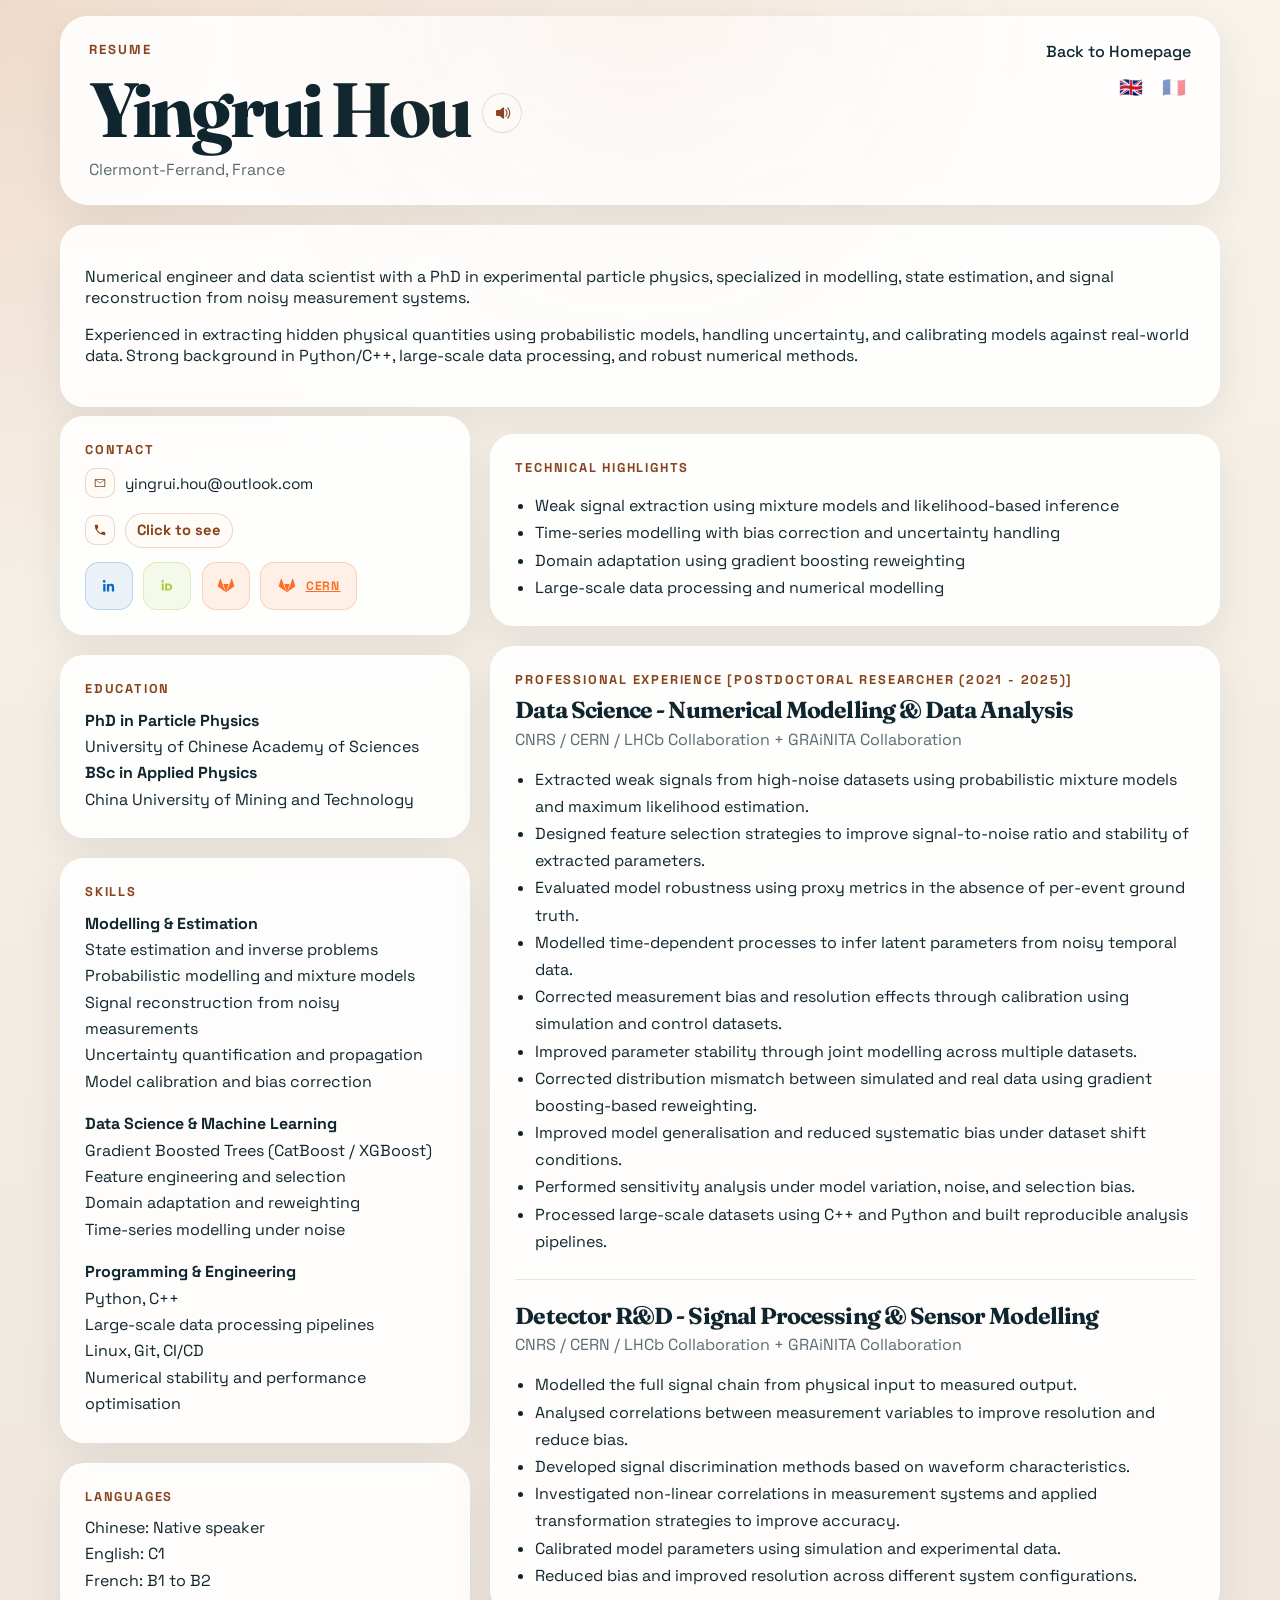
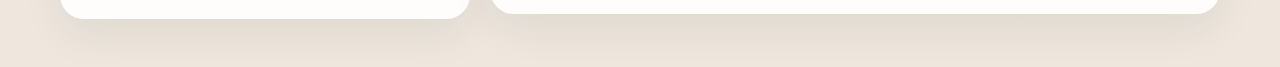
==== commit 9e31fb0d: "Add name pronunciation button to resume" ====
--- a/resume.html
+++ b/resume.html
@@ -21,7 +21,20 @@
       <header class="resume-header">
         <div>
           <p class="eyebrow" data-i18n="resume_label">Resume</p>
-          <h1>Yingrui Hou</h1>
+          <div class="resume-name-row">
+            <h1>Yingrui Hou</h1>
+            <button
+              class="name-audio-button"
+              type="button"
+              aria-label="Play name pronunciation"
+              title="Play name pronunciation"
+              id="name-audio-button"
+            >
+              <svg viewBox="0 0 24 24" aria-hidden="true">
+                <path d="M4 9.5A1.5 1.5 0 0 1 5.5 8H9l4.18-3.35A1 1 0 0 1 14.8 5.43v13.14a1 1 0 0 1-1.62.78L9 16H5.5A1.5 1.5 0 0 1 4 14.5Zm12.73-2.52a.75.75 0 0 1 1.04.2 8.1 8.1 0 0 1 0 9.64.75.75 0 1 1-1.24-.84 6.6 6.6 0 0 0 0-7.96.75.75 0 0 1 .2-1.04m2.57-2.44a.75.75 0 0 1 1.05.14 12.21 12.21 0 0 1 0 14.64.75.75 0 1 1-1.19-.92 10.71 10.71 0 0 0 0-12.8.75.75 0 0 1 .14-1.06" />
+              </svg>
+            </button>
+          </div>
           <p class="resume-location">Clermont-Ferrand, France</p>
         </div>
         <div class="resume-header-actions">
@@ -327,6 +340,7 @@
 
       const descriptionMeta = document.querySelector('meta[name="description"]');
       const langButtons = document.querySelectorAll("[data-lang-btn]");
+      const nameAudioButton = document.getElementById("name-audio-button");
 
       function applyResumeLanguage(lang) {
         const copy = translations[lang];
@@ -376,6 +390,35 @@
         });
       });
 
+      if (nameAudioButton) {
+        const synth = window.speechSynthesis;
+
+        if (!synth) {
+          nameAudioButton.disabled = true;
+          nameAudioButton.title = "Audio playback is not supported in this browser";
+        } else {
+          nameAudioButton.addEventListener("click", () => {
+            synth.cancel();
+
+            const voices = synth.getVoices();
+            const preferredVoice =
+              voices.find((voice) => /zh/i.test(voice.lang)) ||
+              voices.find((voice) => /en/i.test(voice.lang)) ||
+              null;
+
+            const utterance = new SpeechSynthesisUtterance("Yingrui Hou");
+            utterance.lang = preferredVoice ? preferredVoice.lang : "en-US";
+            utterance.rate = 0.92;
+            utterance.pitch = 1;
+            if (preferredVoice) {
+              utterance.voice = preferredVoice;
+            }
+
+            synth.speak(utterance);
+          });
+        }
+      }
+
       applyResumeLanguage(window.localStorage.getItem("resume-lang") || "en");
     </script>
   </body>
--- a/styles.css
+++ b/styles.css
@@ -92,6 +92,48 @@
   margin: 0.75rem 0 0;
   color: var(--text-muted);
   font-size: 1rem;
+}
+
+.resume-name-row {
+  display: flex;
+  align-items: center;
+  gap: 0.8rem;
+}
+
+.name-audio-button {
+  display: inline-flex;
+  align-items: center;
+  justify-content: center;
+  width: 40px;
+  height: 40px;
+  margin-top: 0.35rem;
+  padding: 0;
+  border: 1px solid rgba(16, 38, 46, 0.12);
+  border-radius: 999px;
+  background: rgba(255, 255, 255, 0.72);
+  color: var(--accent-dark);
+  cursor: pointer;
+  transition:
+    transform 0.18s ease,
+    border-color 0.18s ease,
+    background-color 0.18s ease;
+}
+
+.name-audio-button:hover {
+  transform: translateY(-1px);
+  border-color: rgba(143, 72, 37, 0.3);
+  background: rgba(255, 251, 245, 0.95);
+}
+
+.name-audio-button:disabled {
+  opacity: 0.45;
+  cursor: not-allowed;
+}
+
+.name-audio-button svg {
+  width: 18px;
+  height: 18px;
+  fill: currentColor;
 }
 
 .resume-links {
@@ -738,6 +780,27 @@
   margin-bottom: 0.25rem;
 }
 
+.case-tags {
+  display: flex;
+  flex-wrap: wrap;
+  gap: 0.55rem;
+  margin: 0.95rem 0 1rem;
+}
+
+.case-tag {
+  display: inline-flex;
+  align-items: center;
+  min-height: 30px;
+  padding: 0.35rem 0.75rem;
+  border: 1px solid rgba(16, 38, 46, 0.1);
+  border-radius: 999px;
+  background: rgba(252, 248, 241, 0.95);
+  color: var(--text);
+  font-size: 0.78rem;
+  font-weight: 600;
+  letter-spacing: 0.02em;
+}
+
 .case-number {
   flex-shrink: 0;
   margin: 0;
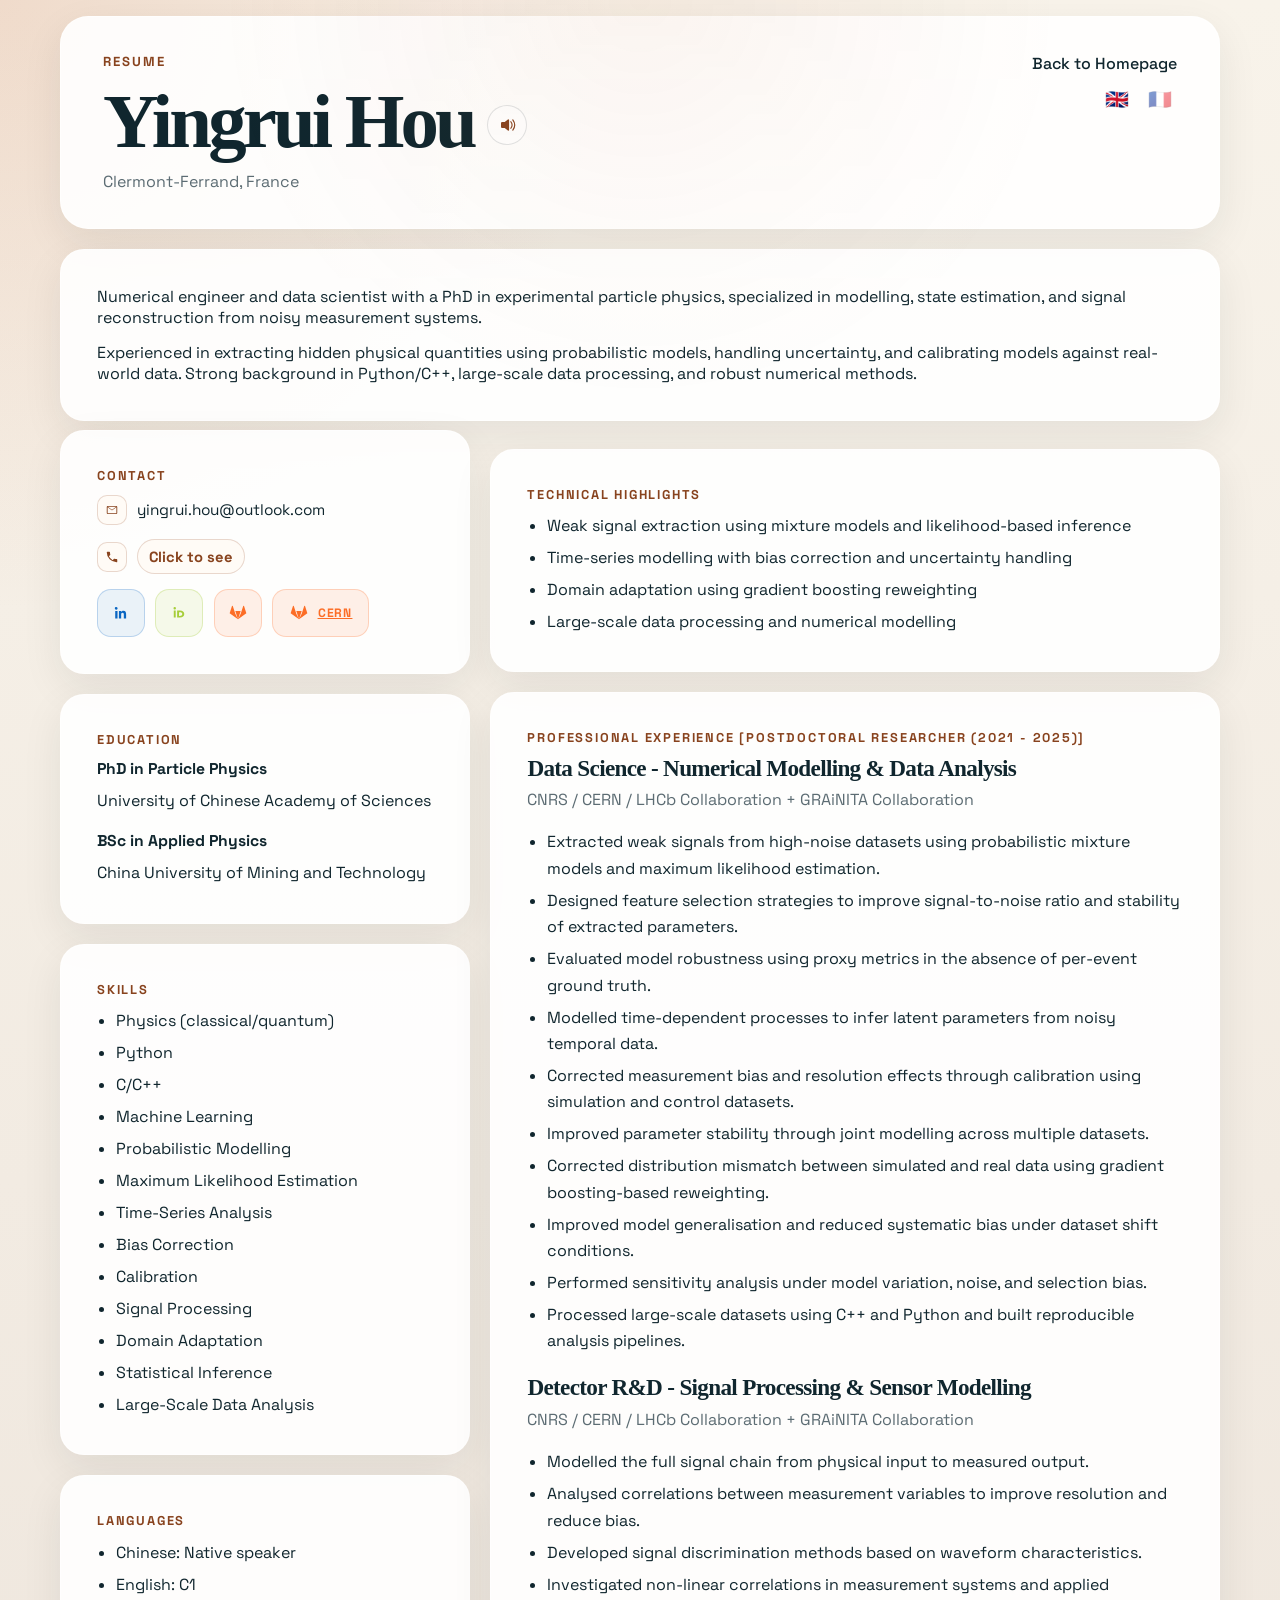
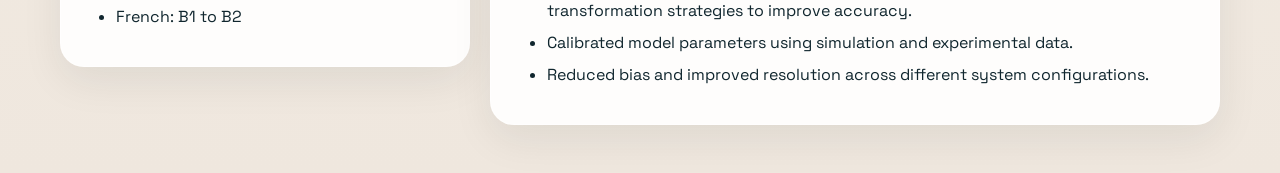
==== commit c8c34e9c: "Expand and refine selected work portfolio" ====
--- a/resume.html
+++ b/resume.html
@@ -4,10 +4,7 @@
     <meta charset="UTF-8" />
     <meta name="viewport" content="width=device-width, initial-scale=1.0" />
     <title>Yingrui Hou | Resume</title>
-    <meta
-      name="description"
-      content="Resume of Yingrui Hou, numerical engineer and data scientist with a PhD in experimental particle physics."
-    />
+    <meta name="description" content="Resume of Yingrui Hou, numerical engineer and data scientist with a PhD in experimental particle physics." />
     <link rel="preconnect" href="https://fonts.googleapis.com" />
     <link rel="preconnect" href="https://fonts.gstatic.com" crossorigin />
     <link
@@ -20,9 +17,9 @@
     <div class="resume-shell">
       <header class="resume-header">
         <div>
-          <p class="eyebrow" data-i18n="resume_label">Resume</p>
+          <p class="eyebrow" id="resume-eyebrow">Resume</p>
           <div class="resume-name-row">
-            <h1>Yingrui Hou</h1>
+            <h1 id="resume-name">Yingrui Hou</h1>
             <button
               class="name-audio-button"
               type="button"
@@ -34,12 +31,15 @@
                 <path d="M4 9.5A1.5 1.5 0 0 1 5.5 8H9l4.18-3.35A1 1 0 0 1 14.8 5.43v13.14a1 1 0 0 1-1.62.78L9 16H5.5A1.5 1.5 0 0 1 4 14.5Zm12.73-2.52a.75.75 0 0 1 1.04.2 8.1 8.1 0 0 1 0 9.64.75.75 0 1 1-1.24-.84 6.6 6.6 0 0 0 0-7.96.75.75 0 0 1 .2-1.04m2.57-2.44a.75.75 0 0 1 1.05.14 12.21 12.21 0 0 1 0 14.64.75.75 0 1 1-1.19-.92 10.71 10.71 0 0 0 0-12.8.75.75 0 0 1 .14-1.06" />
               </svg>
             </button>
+            <audio id="name-audio" preload="metadata">
+              <source id="name-audio-source" src="assets/audio/yingrui-hou-pronunciation.mp3" type="audio/mpeg" />
+            </audio>
           </div>
-          <p class="resume-location">Clermont-Ferrand, France</p>
+          <p class="resume-location" id="resume-location">Clermont-Ferrand, France</p>
         </div>
         <div class="resume-header-actions">
           <div class="resume-links">
-            <a href="index.html" data-i18n="back_home">Back to Homepage</a>
+            <a href="index.html" id="back-home-link">Back to Homepage</a>
           </div>
           <div class="resume-flag-switcher" aria-label="Language switcher">
             <button class="lang-flag is-active" type="button" data-lang-btn="en" aria-label="English CV" title="English CV">🇬🇧</button>
@@ -48,326 +48,125 @@
         </div>
       </header>
 
-      <section class="resume-card resume-summary">
-        <p data-i18n="summary_1">
-          Numerical engineer and data scientist with a PhD in experimental particle
-          physics, specialized in modelling, state estimation, and signal reconstruction
-          from noisy measurement systems.
-        </p>
-        <p data-i18n="summary_2">
-          Experienced in extracting hidden physical quantities using probabilistic
-          models, handling uncertainty, and calibrating models against real-world data.
-          Strong background in Python/C++, large-scale data processing, and robust
-          numerical methods.
-        </p>
-      </section>
+      <section class="resume-card resume-summary" id="resume-summary"><p>Numerical engineer and data scientist with a PhD in experimental particle physics, specialized in modelling, state estimation, and signal reconstruction from noisy measurement systems.</p><p>Experienced in extracting hidden physical quantities using probabilistic models, handling uncertainty, and calibrating models against real-world data. Strong background in Python/C++, large-scale data processing, and robust numerical methods.</p></section>
 
       <div class="resume-grid">
         <aside class="resume-sidebar">
           <section class="resume-card">
-            <p class="sidebar-label" data-i18n="contact_label">Contact</p>
-            <div class="contact-list">
-              <a class="contact-link" href="mailto:yingrui.hou@outlook.com">
-                <span class="contact-icon" aria-hidden="true">
-                  <svg viewBox="0 0 24 24">
-                    <path d="M3 6.75A1.75 1.75 0 0 1 4.75 5h14.5A1.75 1.75 0 0 1 21 6.75v10.5A1.75 1.75 0 0 1 19.25 19H4.75A1.75 1.75 0 0 1 3 17.25Zm1.5.56v9.94c0 .14.11.25.25.25h14.5a.25.25 0 0 0 .25-.25V7.31l-7.04 5.16a.75.75 0 0 1-.88 0Zm14.7-.81H4.8L12 11.78Z" />
-                  </svg>
-                </span>
-                <span>yingrui.hou@outlook.com</span>
-              </a>
-              <div class="contact-link">
-                <span class="contact-icon" aria-hidden="true">
-                  <svg viewBox="0 0 24 24">
-                    <path d="M6.62 10.79a15.5 15.5 0 0 0 6.59 6.59l2.2-2.2a1 1 0 0 1 1.01-.24 11.4 11.4 0 0 0 3.58.57 1 1 0 0 1 1 1V20a1 1 0 0 1-1 1A17 17 0 0 1 3 4a1 1 0 0 1 1-1h3.49a1 1 0 0 1 1 1 11.4 11.4 0 0 0 .57 3.58 1 1 0 0 1-.24 1.01Z" />
-                  </svg>
-                </span>
-                <button
-                  class="reveal-button"
-                  type="button"
-                  data-reveal="phone"
-                  data-value="+33(0)785396332"
-                  data-i18n-phone
-                >
-                  Click to see
-                </button>
-              </div>
-              <div class="resume-icon-links" aria-label="Profile links">
-                <a class="icon-link icon-link-linkedin" href="https://www.linkedin.com/in/yingrui-hou" aria-label="LinkedIn" title="LinkedIn">
-                  <svg viewBox="0 0 24 24" aria-hidden="true">
-                    <path d="M6.94 8.5A1.56 1.56 0 1 1 6.94 5.4a1.56 1.56 0 0 1 0 3.1M5.7 9.75h2.5V18H5.7zm4.06 0h2.4v1.13h.04c.33-.63 1.15-1.3 2.37-1.3 2.54 0 3.01 1.67 3.01 3.84V18h-2.5v-4.04c0-.96-.02-2.2-1.34-2.2-1.35 0-1.56 1.06-1.56 2.14V18h-2.5z" />
-                  </svg>
-                </a>
-                <a class="icon-link icon-link-orcid" href="https://orcid.org/0000-0001-6454-278X" aria-label="ORCID" title="ORCID">
-                  <svg viewBox="0 0 24 24" aria-hidden="true">
-                    <path d="M7.35 5.5a1.35 1.35 0 1 1 0 2.7 1.35 1.35 0 0 1 0-2.7M6.3 9.4h2.1v7.6H6.3zm3.65 0h3.06c2.85 0 4.75 1.61 4.75 3.8 0 2.39-1.82 3.8-4.82 3.8H9.95Zm2.1 1.74v4.12h.78c1.69 0 2.76-.77 2.76-2.06 0-1.32-1-2.06-2.71-2.06Z" />
-                  </svg>
-                </a>
-                <a class="icon-link icon-link-gitlab" href="https://gitlab.com/hyrsophie" aria-label="Personal GitLab" title="Personal GitLab">
-                  <svg viewBox="0 0 24 24" aria-hidden="true">
-                    <path d="m12 18.9 2.94-9.04H9.06Zm0 0-9.12-6.63 2.55-7.85a.46.46 0 0 1 .87 0l2.76 8.48Zm0 0 9.12-6.63-2.55-7.85a.46.46 0 0 0-.87 0l-2.76 8.48Z" />
-                  </svg>
-                </a>
-                <a class="icon-link icon-link-gitlab icon-link-labeled" href="https://gitlab.cern.ch/yihou" aria-label="CERN GitLab" title="CERN GitLab">
-                  <svg viewBox="0 0 24 24" aria-hidden="true">
-                    <path d="m12 18.9 2.94-9.04H9.06Zm0 0-9.12-6.63 2.55-7.85a.46.46 0 0 1 .87 0l2.76 8.48Zm0 0 9.12-6.63-2.55-7.85a.46.46 0 0 0-.87 0l-2.76 8.48Z" />
-                  </svg>
-                  <span class="icon-link-text">CERN</span>
-                </a>
-              </div>
-            </div>
-          </section>
-
-          <section class="resume-card">
-            <p class="sidebar-label" data-i18n="education_label">Education</p>
-            <div class="resume-stack">
-              <p data-i18n-html="edu_phd"><strong>PhD in Particle Physics</strong></p>
-              <p>University of Chinese Academy of Sciences</p>
-              <p data-i18n-html="edu_bsc"><strong>BSc in Applied Physics</strong></p>
-              <p>China University of Mining and Technology</p>
-            </div>
-          </section>
-
-          <section class="resume-card">
-            <p class="sidebar-label" data-i18n="skills_label">Skills</p>
-            <div class="resume-stack">
-              <p data-i18n-html="skill_group_1"><strong>Modelling &amp; Estimation</strong></p>
-              <p data-i18n="skill_1">State estimation and inverse problems</p>
-              <p data-i18n="skill_2">Probabilistic modelling and mixture models</p>
-              <p data-i18n="skill_3">Signal reconstruction from noisy measurements</p>
-              <p data-i18n="skill_4">Uncertainty quantification and propagation</p>
-              <p data-i18n="skill_5">Model calibration and bias correction</p>
-            </div>
-            <div class="resume-stack">
-              <p data-i18n-html="skill_group_2"><strong>Data Science &amp; Machine Learning</strong></p>
-              <p data-i18n="skill_6">Gradient Boosted Trees (CatBoost / XGBoost)</p>
-              <p data-i18n="skill_7">Feature engineering and selection</p>
-              <p data-i18n="skill_8">Domain adaptation and reweighting</p>
-              <p data-i18n="skill_9">Time-series modelling under noise</p>
-            </div>
-            <div class="resume-stack">
-              <p data-i18n-html="skill_group_3"><strong>Programming &amp; Engineering</strong></p>
-              <p data-i18n="skill_10">Python, C++</p>
-              <p data-i18n="skill_11">Large-scale data processing pipelines</p>
-              <p data-i18n="skill_12">Linux, Git, CI/CD</p>
-              <p data-i18n="skill_13">Numerical stability and performance optimisation</p>
-            </div>
-          </section>
-
-          <section class="resume-card">
-            <p class="sidebar-label" data-i18n="languages_label">Languages</p>
-            <div class="resume-stack">
-              <p data-i18n="lang_1">Chinese: Native speaker</p>
-              <p data-i18n="lang_2">English: C1</p>
-              <p data-i18n="lang_3">French: B1 to B2</p>
-            </div>
+            <p class="sidebar-label" id="contact-label">Contact</p>
+            <div class="contact-list" id="resume-contact"><a class="contact-link" href="mailto:yingrui.hou@outlook.com">
+  <span class="contact-icon" aria-hidden="true">
+    <svg viewBox="0 0 24 24"><path d="M3 6.75A1.75 1.75 0 0 1 4.75 5h14.5A1.75 1.75 0 0 1 21 6.75v10.5A1.75 1.75 0 0 1 19.25 19H4.75A1.75 1.75 0 0 1 3 17.25Zm1.5.56v9.94c0 .14.11.25.25.25h14.5a.25.25 0 0 0 .25-.25V7.31l-7.04 5.16a.75.75 0 0 1-.88 0Zm14.7-.81H4.8L12 11.78Z" /></svg>
+  </span>
+  <span>yingrui.hou@outlook.com</span>
+</a>
+<div class="contact-link">
+  <span class="contact-icon" aria-hidden="true">
+    <svg viewBox="0 0 24 24"><path d="M6.62 10.79a15.5 15.5 0 0 0 6.59 6.59l2.2-2.2a1 1 0 0 1 1.01-.24 11.4 11.4 0 0 0 3.58.57 1 1 0 0 1 1 1V20a1 1 0 0 1-1 1A17 17 0 0 1 3 4a1 1 0 0 1 1-1h3.49a1 1 0 0 1 1 1 11.4 11.4 0 0 0 .57 3.58 1 1 0 0 1-.24 1.01Z" /></svg>
+  </span>
+  <button class="reveal-button" type="button" data-reveal="phone" data-value="+33(0)785396332">Click to see</button>
+</div>
+<div class="resume-icon-links" aria-label="Profile links">
+  <a class="icon-link icon-link-linkedin" href="https://www.linkedin.com/in/yingrui-hou" aria-label="LinkedIn" title="LinkedIn"><svg viewBox="0 0 24 24" aria-hidden="true"><path d="M6.94 8.5A1.56 1.56 0 1 1 6.94 5.4a1.56 1.56 0 0 1 0 3.1M5.7 9.75h2.5V18H5.7zm4.06 0h2.4v1.13h.04c.33-.63 1.15-1.3 2.37-1.3 2.54 0 3.01 1.67 3.01 3.84V18h-2.5v-4.04c0-.96-.02-2.2-1.34-2.2-1.35 0-1.56 1.06-1.56 2.14V18h-2.5z" /></svg></a>
+  <a class="icon-link icon-link-orcid" href="https://orcid.org/0000-0001-6454-278X" aria-label="ORCID" title="ORCID"><svg viewBox="0 0 24 24" aria-hidden="true"><path d="M7.35 5.5a1.35 1.35 0 1 1 0 2.7 1.35 1.35 0 0 1 0-2.7M6.3 9.4h2.1v7.6H6.3zm3.65 0h3.06c2.85 0 4.75 1.61 4.75 3.8 0 2.39-1.82 3.8-4.82 3.8H9.95Zm2.1 1.74v4.12h.78c1.69 0 2.76-.77 2.76-2.06 0-1.32-1-2.06-2.71-2.06Z" /></svg></a>
+  <a class="icon-link icon-link-gitlab" href="https://gitlab.com/hyrsophie" aria-label="Personal GitLab" title="Personal GitLab"><svg viewBox="0 0 24 24" aria-hidden="true"><path d="m12 18.9 2.94-9.04H9.06Zm0 0-9.12-6.63 2.55-7.85a.46.46 0 0 1 .87 0l2.76 8.48Zm0 0 9.12-6.63-2.55-7.85a.46.46 0 0 0-.87 0l-2.76 8.48Z" /></svg></a>
+  <a class="icon-link icon-link-gitlab icon-link-labeled" href="https://gitlab.cern.ch/yihou" aria-label="CERN GitLab" title="CERN GitLab"><svg viewBox="0 0 24 24" aria-hidden="true"><path d="m12 18.9 2.94-9.04H9.06Zm0 0-9.12-6.63 2.55-7.85a.46.46 0 0 1 .87 0l2.76 8.48Zm0 0 9.12-6.63-2.55-7.85a.46.46 0 0 0-.87 0l-2.76 8.48Z" /></svg><span class="icon-link-text">CERN</span></a>
+</div></div>
+          </section>
+
+          <section class="resume-card">
+            <p class="sidebar-label" id="education-label">Education</p>
+            <div class="resume-markdown resume-sidebar-markdown" id="resume-education"><h3>PhD in Particle Physics</h3><p>University of Chinese Academy of Sciences</p><h3>BSc in Applied Physics</h3><p>China University of Mining and Technology</p></div>
+          </section>
+
+          <section class="resume-card">
+            <p class="sidebar-label" id="skills-label">Skills</p>
+            <div class="resume-markdown resume-sidebar-markdown" id="resume-skills"><ul><li>Physics (classical/quantum)</li><li>Python</li><li>C/C++</li><li>Machine Learning</li><li>Probabilistic Modelling</li><li>Maximum Likelihood Estimation</li><li>Time-Series Analysis</li><li>Bias Correction</li><li>Calibration</li><li>Signal Processing</li><li>Domain Adaptation</li><li>Statistical Inference</li><li>Large-Scale Data Analysis</li></ul></div>
+          </section>
+
+          <section class="resume-card">
+            <p class="sidebar-label" id="languages-label">Languages</p>
+            <div class="resume-markdown resume-sidebar-markdown" id="resume-languages"><ul><li>Chinese: Native speaker</li><li>English: C1</li><li>French: B1 to B2</li></ul></div>
           </section>
         </aside>
 
         <main class="resume-main">
           <section class="resume-card">
-            <p class="sidebar-label" data-i18n="highlights_label">Technical Highlights</p>
-            <ul>
-              <li data-i18n="highlight_1">Weak signal extraction using mixture models and likelihood-based inference</li>
-              <li data-i18n="highlight_2">Time-series modelling with bias correction and uncertainty handling</li>
-              <li data-i18n="highlight_3">Domain adaptation using gradient boosting reweighting</li>
-              <li data-i18n="highlight_4">Large-scale data processing and numerical modelling</li>
-            </ul>
-          </section>
-
-          <section class="resume-card">
-            <p class="sidebar-label" data-i18n="experience_label">Professional Experience [Postdoctoral Researcher (2021 - 2025)]</p>
-            <div class="resume-entry">
-              <div class="resume-entry-header">
-                <h2 data-i18n="exp_heading_1">Data Science - Numerical Modelling &amp; Data Analysis</h2>
-              </div>
-              <p class="resume-org">CNRS / CERN / LHCb Collaboration + GRAiNITA Collaboration</p>
-              <ul>
-                <li data-i18n="exp_1">Extracted weak signals from high-noise datasets using probabilistic mixture models and maximum likelihood estimation.</li>
-                <li data-i18n="exp_2">Designed feature selection strategies to improve signal-to-noise ratio and stability of extracted parameters.</li>
-                <li data-i18n="exp_3">Evaluated model robustness using proxy metrics in the absence of per-event ground truth.</li>
-                <li data-i18n="exp_4">Modelled time-dependent processes to infer latent parameters from noisy temporal data.</li>
-                <li data-i18n="exp_5">Corrected measurement bias and resolution effects through calibration using simulation and control datasets.</li>
-                <li data-i18n="exp_6">Improved parameter stability through joint modelling across multiple datasets.</li>
-                <li data-i18n="exp_7">Corrected distribution mismatch between simulated and real data using gradient boosting-based reweighting.</li>
-                <li data-i18n="exp_8">Improved model generalisation and reduced systematic bias under dataset shift conditions.</li>
-                <li data-i18n="exp_9">Performed sensitivity analysis under model variation, noise, and selection bias.</li>
-                <li data-i18n="exp_10">Processed large-scale datasets using C++ and Python and built reproducible analysis pipelines.</li>
-              </ul>
-            </div>
-            <div class="resume-entry">
-              <div class="resume-entry-header">
-                <h2 data-i18n="exp_heading_2">Detector R&amp;D - Signal Processing &amp; Sensor Modelling</h2>
-              </div>
-              <p class="resume-org">CNRS / CERN / LHCb Collaboration + GRAiNITA Collaboration</p>
-              <ul>
-                <li data-i18n="exp_11">Modelled the full signal chain from physical input to measured output.</li>
-                <li data-i18n="exp_12">Analysed correlations between measurement variables to improve resolution and reduce bias.</li>
-                <li data-i18n="exp_13">Developed signal discrimination methods based on waveform characteristics.</li>
-                <li data-i18n="exp_14">Investigated non-linear correlations in measurement systems and applied transformation strategies to improve accuracy.</li>
-                <li data-i18n="exp_15">Calibrated model parameters using simulation and experimental data.</li>
-                <li data-i18n="exp_16">Reduced bias and improved resolution across different system configurations.</li>
-              </ul>
-            </div>
+            <p class="sidebar-label" id="highlights-label">Technical Highlights</p>
+            <div class="resume-markdown resume-main-markdown" id="resume-highlights"><ul><li>Weak signal extraction using mixture models and likelihood-based inference</li><li>Time-series modelling with bias correction and uncertainty handling</li><li>Domain adaptation using gradient boosting reweighting</li><li>Large-scale data processing and numerical modelling</li></ul></div>
+          </section>
+
+          <section class="resume-card">
+            <p class="sidebar-label" id="experience-label">Professional Experience [Postdoctoral Researcher (2021 - 2025)]</p>
+            <div class="resume-markdown resume-main-markdown" id="resume-experience"><h3>Data Science - Numerical Modelling &amp; Data Analysis</h3><p>CNRS / CERN / LHCb Collaboration + GRAiNITA Collaboration</p><ul><li>Extracted weak signals from high-noise datasets using probabilistic mixture models and maximum likelihood estimation.</li><li>Designed feature selection strategies to improve signal-to-noise ratio and stability of extracted parameters.</li><li>Evaluated model robustness using proxy metrics in the absence of per-event ground truth.</li><li>Modelled time-dependent processes to infer latent parameters from noisy temporal data.</li><li>Corrected measurement bias and resolution effects through calibration using simulation and control datasets.</li><li>Improved parameter stability through joint modelling across multiple datasets.</li><li>Corrected distribution mismatch between simulated and real data using gradient boosting-based reweighting.</li><li>Improved model generalisation and reduced systematic bias under dataset shift conditions.</li><li>Performed sensitivity analysis under model variation, noise, and selection bias.</li><li>Processed large-scale datasets using C++ and Python and built reproducible analysis pipelines.</li></ul><h3>Detector R&amp;D - Signal Processing &amp; Sensor Modelling</h3><p>CNRS / CERN / LHCb Collaboration + GRAiNITA Collaboration</p><ul><li>Modelled the full signal chain from physical input to measured output.</li><li>Analysed correlations between measurement variables to improve resolution and reduce bias.</li><li>Developed signal discrimination methods based on waveform characteristics.</li><li>Investigated non-linear correlations in measurement systems and applied transformation strategies to improve accuracy.</li><li>Calibrated model parameters using simulation and experimental data.</li><li>Reduced bias and improved resolution across different system configurations.</li></ul></div>
           </section>
         </main>
       </div>
     </div>
     <script>
-      const translations = {
-        en: {
-          title: "Yingrui Hou | Resume",
-          description:
-            "Resume of Yingrui Hou, numerical engineer and data scientist with a PhD in experimental particle physics.",
-          resume_label: "Resume",
-          back_home: "Back to Homepage",
-          summary_1:
-            "Numerical engineer and data scientist with a PhD in experimental particle physics, specialized in modelling, state estimation, and signal reconstruction from noisy measurement systems.",
-          summary_2:
-            "Experienced in extracting hidden physical quantities using probabilistic models, handling uncertainty, and calibrating models against real-world data. Strong background in Python/C++, large-scale data processing, and robust numerical methods.",
-          contact_label: "Contact",
-          education_label: "Education",
-          edu_phd: "<strong>PhD in Particle Physics</strong>",
-          edu_bsc: "<strong>BSc in Applied Physics</strong>",
-          skills_label: "Skills",
-          skill_group_1: "<strong>Modelling &amp; Estimation</strong>",
-          skill_1: "State estimation and inverse problems",
-          skill_2: "Probabilistic modelling and mixture models",
-          skill_3: "Signal reconstruction from noisy measurements",
-          skill_4: "Uncertainty quantification and propagation",
-          skill_5: "Model calibration and bias correction",
-          skill_group_2: "<strong>Data Science &amp; Machine Learning</strong>",
-          skill_6: "Gradient Boosted Trees (CatBoost / XGBoost)",
-          skill_7: "Feature engineering and selection",
-          skill_8: "Domain adaptation and reweighting",
-          skill_9: "Time-series modelling under noise",
-          skill_group_3: "<strong>Programming &amp; Engineering</strong>",
-          skill_10: "Python, C++",
-          skill_11: "Large-scale data processing pipelines",
-          skill_12: "Linux, Git, CI/CD",
-          skill_13: "Numerical stability and performance optimisation",
-          languages_label: "Languages",
-          lang_1: "Chinese: Native speaker",
-          lang_2: "English: C1",
-          lang_3: "French: B1 to B2",
-          highlights_label: "Technical Highlights",
-          highlight_1: "Weak signal extraction using mixture models and likelihood-based inference",
-          highlight_2: "Time-series modelling with bias correction and uncertainty handling",
-          highlight_3: "Domain adaptation using gradient boosting reweighting",
-          highlight_4: "Large-scale data processing and numerical modelling",
-          experience_label: "Professional Experience [Postdoctoral Researcher (2021 - 2025)]",
-          exp_heading_1: "Data Science - Numerical Modelling & Data Analysis",
-          exp_1: "Extracted weak signals from high-noise datasets using probabilistic mixture models and maximum likelihood estimation.",
-          exp_2: "Designed feature selection strategies to improve signal-to-noise ratio and stability of extracted parameters.",
-          exp_3: "Evaluated model robustness using proxy metrics in the absence of per-event ground truth.",
-          exp_4: "Modelled time-dependent processes to infer latent parameters from noisy temporal data.",
-          exp_5: "Corrected measurement bias and resolution effects through calibration using simulation and control datasets.",
-          exp_6: "Improved parameter stability through joint modelling across multiple datasets.",
-          exp_7: "Corrected distribution mismatch between simulated and real data using gradient boosting-based reweighting.",
-          exp_8: "Improved model generalisation and reduced systematic bias under dataset shift conditions.",
-          exp_9: "Performed sensitivity analysis under model variation, noise, and selection bias.",
-          exp_10: "Processed large-scale datasets using C++ and Python and built reproducible analysis pipelines.",
-          exp_heading_2: "Detector R&D - Signal Processing & Sensor Modelling",
-          exp_11: "Modelled the full signal chain from physical input to measured output.",
-          exp_12: "Analysed correlations between measurement variables to improve resolution and reduce bias.",
-          exp_13: "Developed signal discrimination methods based on waveform characteristics.",
-          exp_14: "Investigated non-linear correlations in measurement systems and applied transformation strategies to improve accuracy.",
-          exp_15: "Calibrated model parameters using simulation and experimental data.",
-          exp_16: "Reduced bias and improved resolution across different system configurations.",
-          phone_label: "Click to see",
-        },
-        fr: {
-          title: "Yingrui Hou | CV",
-          description:
-            "CV de Yingrui Hou, spécialisée en modélisation numérique et data science, titulaire d'un doctorat en physique expérimentale des particules.",
-          resume_label: "CV",
-          back_home: "Retour à l'accueil",
-          summary_1:
-            "Spécialiste en modélisation numérique et data science, titulaire d'un doctorat en physique expérimentale des particules, avec une expertise en modélisation, estimation d'état et reconstruction de signaux issus de systèmes de mesure bruités.",
-          summary_2:
-            "Expérience confirmée dans l'extraction de signaux faibles par modèles probabilistes, la gestion de l'incertitude et la calibration de modèles sur données réelles. Solide maîtrise de Python/C++, du traitement de données à grande échelle et des méthodes numériques robustes.",
-          contact_label: "Contact",
-          education_label: "Formation",
-          edu_phd: "<strong>Doctorat en physique des particules</strong>",
-          edu_bsc: "<strong>Licence en physique appliquée</strong>",
-          skills_label: "Compétences",
-          skill_group_1: "<strong>Modélisation &amp; estimation</strong>",
-          skill_1: "Estimation d'état et problèmes inverses",
-          skill_2: "Modélisation probabiliste et modèles de mélange",
-          skill_3: "Reconstruction de signaux à partir de mesures bruitées",
-          skill_4: "Quantification et propagation des incertitudes",
-          skill_5: "Calibration de modèles et correction des biais",
-          skill_group_2: "<strong>Data Science &amp; machine learning</strong>",
-          skill_6: "Arbres de décision boostés (CatBoost / XGBoost)",
-          skill_7: "Feature engineering et sélection de variables",
-          skill_8: "Adaptation de domaine et repondération",
-          skill_9: "Modélisation de séries temporelles sous bruit",
-          skill_group_3: "<strong>Programmation &amp; ingénierie</strong>",
-          skill_10: "Python, C++",
-          skill_11: "Pipelines de traitement de données à grande échelle",
-          skill_12: "Linux, Git, CI/CD",
-          skill_13: "Stabilité numérique et optimisation des performances",
-          languages_label: "Langues",
-          lang_1: "Chinois : langue maternelle",
-          lang_2: "Anglais : C1",
-          lang_3: "Français : niveau professionnel intermédiaire (B1-B2)",
-          highlights_label: "Points forts techniques",
-          highlight_1: "Extraction de signaux faibles par modèles de mélange et inférence par maximum de vraisemblance",
-          highlight_2: "Modélisation temporelle avec correction des biais et maîtrise des incertitudes",
-          highlight_3: "Adaptation de domaine par repondération via gradient boosting",
-          highlight_4: "Traitement de données à grande échelle et modélisation numérique",
-          experience_label: "Expérience professionnelle [Postdoctorat (2021 - 2025)]",
-          exp_heading_1: "Data Science - Modélisation numérique et analyse de données",
-          exp_1: "Extraction de signaux faibles dans des jeux de données très bruités au moyen de modèles de mélange probabilistes et du maximum de vraisemblance.",
-          exp_2: "Conception de stratégies de sélection de variables pour améliorer le rapport signal/bruit et la stabilité des paramètres estimés.",
-          exp_3: "Évaluation de la robustesse des modèles à l'aide d'indicateurs indirects en l'absence de vérité terrain au niveau événement.",
-          exp_4: "Modélisation de processus dépendant du temps afin d'inférer des paramètres latents à partir de données temporelles bruitées.",
-          exp_5: "Correction des biais de mesure et des effets de résolution par calibration sur simulation et échantillons de contrôle.",
-          exp_6: "Renforcement de la stabilité des paramètres grâce à une modélisation conjointe sur plusieurs jeux de données.",
-          exp_7: "Correction des écarts de distribution entre simulation et données réelles à l'aide d'une repondération basée sur le gradient boosting.",
-          exp_8: "Amélioration de la généralisation des modèles et réduction des biais systématiques en contexte de dérive de distribution.",
-          exp_9: "Réalisation d'analyses de sensibilité face aux variations de modèle, au bruit et aux biais de sélection.",
-          exp_10: "Traitement de volumes de données importants en C++ et Python et mise en place de pipelines d'analyse reproductibles.",
-          exp_heading_2: "R&D détecteurs - Traitement du signal et modélisation de capteurs",
-          exp_11: "Modélisation de l'ensemble de la chaîne du signal, de l'entrée physique jusqu'à la mesure reconstruite.",
-          exp_12: "Analyse des corrélations entre variables de mesure afin d'améliorer la résolution et de réduire les biais.",
-          exp_13: "Développement de méthodes de discrimination des signaux à partir des caractéristiques des formes d'onde.",
-          exp_14: "Étude de corrélations non linéaires dans les systèmes de mesure et mise en oeuvre de transformations pour améliorer la précision.",
-          exp_15: "Calibration des paramètres de modèle à partir de simulations et de données expérimentales.",
-          exp_16: "Réduction des biais et amélioration de la résolution sur différentes configurations instrumentales.",
-          phone_label: "Cliquer pour voir",
-        },
-      };
-
+      const resumeContent = {"en": {"title": "Yingrui Hou | Resume", "description": "Resume of Yingrui Hou, numerical engineer and data scientist with a PhD in experimental particle physics.", "eyebrow": "Resume", "back_home": "Back to Homepage", "contact_label": "Contact", "education_label": "Education", "skills_label": "Skills", "languages_label": "Languages", "highlights_label": "Technical Highlights", "experience_label": "Professional Experience [Postdoctoral Researcher (2021 - 2025)]", "summary_html": "<p>Numerical engineer and data scientist with a PhD in experimental particle physics, specialized in modelling, state estimation, and signal reconstruction from noisy measurement systems.</p><p>Experienced in extracting hidden physical quantities using probabilistic models, handling uncertainty, and calibrating models against real-world data. Strong background in Python/C++, large-scale data processing, and robust numerical methods.</p>", "contact_html": "<a class=\"contact-link\" href=\"mailto:yingrui.hou@outlook.com\">\n  <span class=\"contact-icon\" aria-hidden=\"true\">\n    <svg viewBox=\"0 0 24 24\"><path d=\"M3 6.75A1.75 1.75 0 0 1 4.75 5h14.5A1.75 1.75 0 0 1 21 6.75v10.5A1.75 1.75 0 0 1 19.25 19H4.75A1.75 1.75 0 0 1 3 17.25Zm1.5.56v9.94c0 .14.11.25.25.25h14.5a.25.25 0 0 0 .25-.25V7.31l-7.04 5.16a.75.75 0 0 1-.88 0Zm14.7-.81H4.8L12 11.78Z\" /></svg>\n  </span>\n  <span>yingrui.hou@outlook.com</span>\n</a>\n<div class=\"contact-link\">\n  <span class=\"contact-icon\" aria-hidden=\"true\">\n    <svg viewBox=\"0 0 24 24\"><path d=\"M6.62 10.79a15.5 15.5 0 0 0 6.59 6.59l2.2-2.2a1 1 0 0 1 1.01-.24 11.4 11.4 0 0 0 3.58.57 1 1 0 0 1 1 1V20a1 1 0 0 1-1 1A17 17 0 0 1 3 4a1 1 0 0 1 1-1h3.49a1 1 0 0 1 1 1 11.4 11.4 0 0 0 .57 3.58 1 1 0 0 1-.24 1.01Z\" /></svg>\n  </span>\n  <button class=\"reveal-button\" type=\"button\" data-reveal=\"phone\" data-value=\"+33(0)785396332\">Click to see</button>\n</div>\n<div class=\"resume-icon-links\" aria-label=\"Profile links\">\n  <a class=\"icon-link icon-link-linkedin\" href=\"https://www.linkedin.com/in/yingrui-hou\" aria-label=\"LinkedIn\" title=\"LinkedIn\"><svg viewBox=\"0 0 24 24\" aria-hidden=\"true\"><path d=\"M6.94 8.5A1.56 1.56 0 1 1 6.94 5.4a1.56 1.56 0 0 1 0 3.1M5.7 9.75h2.5V18H5.7zm4.06 0h2.4v1.13h.04c.33-.63 1.15-1.3 2.37-1.3 2.54 0 3.01 1.67 3.01 3.84V18h-2.5v-4.04c0-.96-.02-2.2-1.34-2.2-1.35 0-1.56 1.06-1.56 2.14V18h-2.5z\" /></svg></a>\n  <a class=\"icon-link icon-link-orcid\" href=\"https://orcid.org/0000-0001-6454-278X\" aria-label=\"ORCID\" title=\"ORCID\"><svg viewBox=\"0 0 24 24\" aria-hidden=\"true\"><path d=\"M7.35 5.5a1.35 1.35 0 1 1 0 2.7 1.35 1.35 0 0 1 0-2.7M6.3 9.4h2.1v7.6H6.3zm3.65 0h3.06c2.85 0 4.75 1.61 4.75 3.8 0 2.39-1.82 3.8-4.82 3.8H9.95Zm2.1 1.74v4.12h.78c1.69 0 2.76-.77 2.76-2.06 0-1.32-1-2.06-2.71-2.06Z\" /></svg></a>\n  <a class=\"icon-link icon-link-gitlab\" href=\"https://gitlab.com/hyrsophie\" aria-label=\"Personal GitLab\" title=\"Personal GitLab\"><svg viewBox=\"0 0 24 24\" aria-hidden=\"true\"><path d=\"m12 18.9 2.94-9.04H9.06Zm0 0-9.12-6.63 2.55-7.85a.46.46 0 0 1 .87 0l2.76 8.48Zm0 0 9.12-6.63-2.55-7.85a.46.46 0 0 0-.87 0l-2.76 8.48Z\" /></svg></a>\n  <a class=\"icon-link icon-link-gitlab icon-link-labeled\" href=\"https://gitlab.cern.ch/yihou\" aria-label=\"CERN GitLab\" title=\"CERN GitLab\"><svg viewBox=\"0 0 24 24\" aria-hidden=\"true\"><path d=\"m12 18.9 2.94-9.04H9.06Zm0 0-9.12-6.63 2.55-7.85a.46.46 0 0 1 .87 0l2.76 8.48Zm0 0 9.12-6.63-2.55-7.85a.46.46 0 0 0-.87 0l-2.76 8.48Z\" /></svg><span class=\"icon-link-text\">CERN</span></a>\n</div>", "education_html": "<h3>PhD in Particle Physics</h3><p>University of Chinese Academy of Sciences</p><h3>BSc in Applied Physics</h3><p>China University of Mining and Technology</p>", "skills_html": "<ul><li>Physics (classical/quantum)</li><li>Python</li><li>C/C++</li><li>Machine Learning</li><li>Probabilistic Modelling</li><li>Maximum Likelihood Estimation</li><li>Time-Series Analysis</li><li>Bias Correction</li><li>Calibration</li><li>Signal Processing</li><li>Domain Adaptation</li><li>Statistical Inference</li><li>Large-Scale Data Analysis</li></ul>", "languages_html": "<ul><li>Chinese: Native speaker</li><li>English: C1</li><li>French: B1 to B2</li></ul>", "highlights_html": "<ul><li>Weak signal extraction using mixture models and likelihood-based inference</li><li>Time-series modelling with bias correction and uncertainty handling</li><li>Domain adaptation using gradient boosting reweighting</li><li>Large-scale data processing and numerical modelling</li></ul>", "experience_html": "<h3>Data Science - Numerical Modelling &amp; Data Analysis</h3><p>CNRS / CERN / LHCb Collaboration + GRAiNITA Collaboration</p><ul><li>Extracted weak signals from high-noise datasets using probabilistic mixture models and maximum likelihood estimation.</li><li>Designed feature selection strategies to improve signal-to-noise ratio and stability of extracted parameters.</li><li>Evaluated model robustness using proxy metrics in the absence of per-event ground truth.</li><li>Modelled time-dependent processes to infer latent parameters from noisy temporal data.</li><li>Corrected measurement bias and resolution effects through calibration using simulation and control datasets.</li><li>Improved parameter stability through joint modelling across multiple datasets.</li><li>Corrected distribution mismatch between simulated and real data using gradient boosting-based reweighting.</li><li>Improved model generalisation and reduced systematic bias under dataset shift conditions.</li><li>Performed sensitivity analysis under model variation, noise, and selection bias.</li><li>Processed large-scale datasets using C++ and Python and built reproducible analysis pipelines.</li></ul><h3>Detector R&amp;D - Signal Processing &amp; Sensor Modelling</h3><p>CNRS / CERN / LHCb Collaboration + GRAiNITA Collaboration</p><ul><li>Modelled the full signal chain from physical input to measured output.</li><li>Analysed correlations between measurement variables to improve resolution and reduce bias.</li><li>Developed signal discrimination methods based on waveform characteristics.</li><li>Investigated non-linear correlations in measurement systems and applied transformation strategies to improve accuracy.</li><li>Calibrated model parameters using simulation and experimental data.</li><li>Reduced bias and improved resolution across different system configurations.</li></ul>"}, "fr": {"title": "Yingrui Hou | CV", "description": "CV de Yingrui Hou, spécialisée en modélisation numérique et data science, titulaire d'un doctorat en physique expérimentale des particules.", "eyebrow": "CV", "back_home": "Retour à l'accueil", "contact_label": "Contact", "education_label": "Formation", "skills_label": "Compétences", "languages_label": "Langues", "highlights_label": "Points forts techniques", "experience_label": "Expérience professionnelle [Postdoctorat (2021 - 2025)]", "summary_html": "<p>Spécialiste en modélisation numérique et data science, titulaire d&#x27;un doctorat en physique expérimentale des particules, avec une expertise en modélisation, estimation d&#x27;état et reconstruction de signaux issus de systèmes de mesure bruités.</p><p>Expérience confirmée dans l&#x27;extraction de signaux faibles par modèles probabilistes, la gestion de l&#x27;incertitude et la calibration de modèles sur données réelles. Solide maîtrise de Python/C++, du traitement de données à grande échelle et des méthodes numériques robustes.</p>", "contact_html": "<a class=\"contact-link\" href=\"mailto:yingrui.hou@outlook.com\">\n  <span class=\"contact-icon\" aria-hidden=\"true\">\n    <svg viewBox=\"0 0 24 24\"><path d=\"M3 6.75A1.75 1.75 0 0 1 4.75 5h14.5A1.75 1.75 0 0 1 21 6.75v10.5A1.75 1.75 0 0 1 19.25 19H4.75A1.75 1.75 0 0 1 3 17.25Zm1.5.56v9.94c0 .14.11.25.25.25h14.5a.25.25 0 0 0 .25-.25V7.31l-7.04 5.16a.75.75 0 0 1-.88 0Zm14.7-.81H4.8L12 11.78Z\" /></svg>\n  </span>\n  <span>yingrui.hou@outlook.com</span>\n</a>\n<div class=\"contact-link\">\n  <span class=\"contact-icon\" aria-hidden=\"true\">\n    <svg viewBox=\"0 0 24 24\"><path d=\"M6.62 10.79a15.5 15.5 0 0 0 6.59 6.59l2.2-2.2a1 1 0 0 1 1.01-.24 11.4 11.4 0 0 0 3.58.57 1 1 0 0 1 1 1V20a1 1 0 0 1-1 1A17 17 0 0 1 3 4a1 1 0 0 1 1-1h3.49a1 1 0 0 1 1 1 11.4 11.4 0 0 0 .57 3.58 1 1 0 0 1-.24 1.01Z\" /></svg>\n  </span>\n  <button class=\"reveal-button\" type=\"button\" data-reveal=\"phone\" data-value=\"+33(0)785396332\">Cliquer pour voir</button>\n</div>\n<div class=\"resume-icon-links\" aria-label=\"Profile links\">\n  <a class=\"icon-link icon-link-linkedin\" href=\"https://www.linkedin.com/in/yingrui-hou\" aria-label=\"LinkedIn\" title=\"LinkedIn\"><svg viewBox=\"0 0 24 24\" aria-hidden=\"true\"><path d=\"M6.94 8.5A1.56 1.56 0 1 1 6.94 5.4a1.56 1.56 0 0 1 0 3.1M5.7 9.75h2.5V18H5.7zm4.06 0h2.4v1.13h.04c.33-.63 1.15-1.3 2.37-1.3 2.54 0 3.01 1.67 3.01 3.84V18h-2.5v-4.04c0-.96-.02-2.2-1.34-2.2-1.35 0-1.56 1.06-1.56 2.14V18h-2.5z\" /></svg></a>\n  <a class=\"icon-link icon-link-orcid\" href=\"https://orcid.org/0000-0001-6454-278X\" aria-label=\"ORCID\" title=\"ORCID\"><svg viewBox=\"0 0 24 24\" aria-hidden=\"true\"><path d=\"M7.35 5.5a1.35 1.35 0 1 1 0 2.7 1.35 1.35 0 0 1 0-2.7M6.3 9.4h2.1v7.6H6.3zm3.65 0h3.06c2.85 0 4.75 1.61 4.75 3.8 0 2.39-1.82 3.8-4.82 3.8H9.95Zm2.1 1.74v4.12h.78c1.69 0 2.76-.77 2.76-2.06 0-1.32-1-2.06-2.71-2.06Z\" /></svg></a>\n  <a class=\"icon-link icon-link-gitlab\" href=\"https://gitlab.com/hyrsophie\" aria-label=\"Personal GitLab\" title=\"Personal GitLab\"><svg viewBox=\"0 0 24 24\" aria-hidden=\"true\"><path d=\"m12 18.9 2.94-9.04H9.06Zm0 0-9.12-6.63 2.55-7.85a.46.46 0 0 1 .87 0l2.76 8.48Zm0 0 9.12-6.63-2.55-7.85a.46.46 0 0 0-.87 0l-2.76 8.48Z\" /></svg></a>\n  <a class=\"icon-link icon-link-gitlab icon-link-labeled\" href=\"https://gitlab.cern.ch/yihou\" aria-label=\"CERN GitLab\" title=\"CERN GitLab\"><svg viewBox=\"0 0 24 24\" aria-hidden=\"true\"><path d=\"m12 18.9 2.94-9.04H9.06Zm0 0-9.12-6.63 2.55-7.85a.46.46 0 0 1 .87 0l2.76 8.48Zm0 0 9.12-6.63-2.55-7.85a.46.46 0 0 0-.87 0l-2.76 8.48Z\" /></svg><span class=\"icon-link-text\">CERN</span></a>\n</div>", "education_html": "<h3>Doctorat en physique des particules</h3><p>University of Chinese Academy of Sciences</p><h3>Licence en physique appliquée</h3><p>China University of Mining and Technology</p>", "skills_html": "<ul><li>Physique (classique / quantique)</li><li>Python</li><li>C/C++</li><li>Machine learning</li><li>Modélisation probabiliste</li><li>Estimation par maximum de vraisemblance</li><li>Analyse de séries temporelles</li><li>Correction des biais</li><li>Calibration</li><li>Traitement du signal</li><li>Adaptation de domaine</li><li>Inférence statistique</li><li>Analyse de données à grande échelle</li></ul>", "languages_html": "<ul><li>Chinois : langue maternelle</li><li>Anglais : C1</li><li>Français : niveau professionnel intermédiaire (B1-B2)</li></ul>", "highlights_html": "<ul><li>Extraction de signaux faibles par modèles de mélange et inférence par maximum de vraisemblance</li><li>Modélisation temporelle avec correction des biais et maîtrise des incertitudes</li><li>Adaptation de domaine par repondération via gradient boosting</li><li>Traitement de données à grande échelle et modélisation numérique</li></ul>", "experience_html": "<h3>Data Science - Modélisation numérique et analyse de données</h3><p>CNRS / CERN / LHCb Collaboration + GRAiNITA Collaboration</p><ul><li>Extraction de signaux faibles dans des jeux de données très bruités au moyen de modèles de mélange probabilistes et du maximum de vraisemblance.</li><li>Conception de stratégies de sélection de variables pour améliorer le rapport signal/bruit et la stabilité des paramètres estimés.</li><li>Évaluation de la robustesse des modèles à l&#x27;aide d&#x27;indicateurs indirects en l&#x27;absence de vérité terrain au niveau événement.</li><li>Modélisation de processus dépendant du temps afin d&#x27;inférer des paramètres latents à partir de données temporelles bruitées.</li><li>Correction des biais de mesure et des effets de résolution par calibration sur simulation et échantillons de contrôle.</li><li>Renforcement de la stabilité des paramètres grâce à une modélisation conjointe sur plusieurs jeux de données.</li><li>Correction des écarts de distribution entre simulation et données réelles à l&#x27;aide d&#x27;une repondération basée sur le gradient boosting.</li><li>Amélioration de la généralisation des modèles et réduction des biais systématiques en contexte de dérive de distribution.</li><li>Réalisation d&#x27;analyses de sensibilité face aux variations de modèle, au bruit et aux biais de sélection.</li><li>Traitement de volumes de données importants en C++ et Python et mise en place de pipelines d&#x27;analyse reproductibles.</li></ul><h3>R&amp;D détecteurs - Traitement du signal et modélisation de capteurs</h3><p>CNRS / CERN / LHCb Collaboration + GRAiNITA Collaboration</p><ul><li>Modélisation de l&#x27;ensemble de la chaîne du signal, de l&#x27;entrée physique jusqu&#x27;à la mesure reconstruite.</li><li>Analyse des corrélations entre variables de mesure afin d&#x27;améliorer la résolution et de réduire les biais.</li><li>Développement de méthodes de discrimination des signaux à partir des caractéristiques des formes d&#x27;onde.</li><li>Étude de corrélations non linéaires dans les systèmes de mesure et mise en oeuvre de transformations pour améliorer la précision.</li><li>Calibration des paramètres de modèle à partir de simulations et de données expérimentales.</li><li>Réduction des biais et amélioration de la résolution sur différentes configurations instrumentales.</li></ul>"}};
       const descriptionMeta = document.querySelector('meta[name="description"]');
       const langButtons = document.querySelectorAll("[data-lang-btn]");
       const nameAudioButton = document.getElementById("name-audio-button");
+      const nameAudio = document.getElementById("name-audio");
+
+      const dom = {
+        html: document.documentElement,
+        eyebrow: document.getElementById("resume-eyebrow"),
+        backHomeLink: document.getElementById("back-home-link"),
+        contactLabel: document.getElementById("contact-label"),
+        educationLabel: document.getElementById("education-label"),
+        skillsLabel: document.getElementById("skills-label"),
+        languagesLabel: document.getElementById("languages-label"),
+        highlightsLabel: document.getElementById("highlights-label"),
+        experienceLabel: document.getElementById("experience-label"),
+        summary: document.getElementById("resume-summary"),
+        contact: document.getElementById("resume-contact"),
+        education: document.getElementById("resume-education"),
+        skills: document.getElementById("resume-skills"),
+        languages: document.getElementById("resume-languages"),
+        highlights: document.getElementById("resume-highlights"),
+        experience: document.getElementById("resume-experience"),
+      };
+
+      function bindPhoneReveal() {
+        const phoneButton = dom.contact.querySelector("[data-reveal='phone']");
+        if (!phoneButton) {
+          return;
+        }
+
+        phoneButton.addEventListener("click", () => {
+          phoneButton.textContent = phoneButton.dataset.value;
+          phoneButton.classList.add("is-revealed");
+          phoneButton.disabled = true;
+        });
+      }
 
       function applyResumeLanguage(lang) {
-        const copy = translations[lang];
-        document.documentElement.lang = lang === "fr" ? "fr" : "en";
+        const copy = resumeContent[lang];
+        dom.html.lang = lang;
         document.title = copy.title;
         if (descriptionMeta) {
           descriptionMeta.setAttribute("content", copy.description);
         }
 
-        document.querySelectorAll("[data-i18n]").forEach((element) => {
-          const key = element.dataset.i18n;
-          if (copy[key]) {
-            element.textContent = copy[key];
-          }
-        });
-
-        document.querySelectorAll("[data-i18n-html]").forEach((element) => {
-          const key = element.dataset.i18nHtml;
-          if (copy[key]) {
-            element.innerHTML = copy[key];
-          }
-        });
-
-        const phoneButton = document.querySelector("[data-i18n-phone]");
-        if (phoneButton && !phoneButton.disabled) {
-          phoneButton.textContent = copy.phone_label;
-        }
+        dom.eyebrow.textContent = copy.eyebrow;
+        dom.backHomeLink.textContent = copy.back_home;
+        dom.contactLabel.textContent = copy.contact_label;
+        dom.educationLabel.textContent = copy.education_label;
+        dom.skillsLabel.textContent = copy.skills_label;
+        dom.languagesLabel.textContent = copy.languages_label;
+        dom.highlightsLabel.textContent = copy.highlights_label;
+        dom.experienceLabel.textContent = copy.experience_label;
+        dom.summary.innerHTML = copy.summary_html;
+        dom.contact.innerHTML = copy.contact_html;
+        dom.education.innerHTML = copy.education_html;
+        dom.skills.innerHTML = copy.skills_html;
+        dom.languages.innerHTML = copy.languages_html;
+        dom.highlights.innerHTML = copy.highlights_html;
+        dom.experience.innerHTML = copy.experience_html;
+
+        bindPhoneReveal();
 
         langButtons.forEach((button) => {
           button.classList.toggle("is-active", button.dataset.langBtn === lang);
@@ -382,41 +181,30 @@
         });
       });
 
-      document.querySelectorAll(".reveal-button").forEach((button) => {
-        button.addEventListener("click", () => {
-          button.textContent = button.dataset.value;
-          button.classList.add("is-revealed");
-          button.disabled = true;
-        });
-      });
-
-      if (nameAudioButton) {
-        const synth = window.speechSynthesis;
-
-        if (!synth) {
-          nameAudioButton.disabled = true;
-          nameAudioButton.title = "Audio playback is not supported in this browser";
-        } else {
-          nameAudioButton.addEventListener("click", () => {
-            synth.cancel();
-
-            const voices = synth.getVoices();
-            const preferredVoice =
-              voices.find((voice) => /zh/i.test(voice.lang)) ||
-              voices.find((voice) => /en/i.test(voice.lang)) ||
-              null;
-
-            const utterance = new SpeechSynthesisUtterance("Yingrui Hou");
-            utterance.lang = preferredVoice ? preferredVoice.lang : "en-US";
-            utterance.rate = 0.92;
-            utterance.pitch = 1;
-            if (preferredVoice) {
-              utterance.voice = preferredVoice;
-            }
-
-            synth.speak(utterance);
-          });
-        }
+      if (nameAudioButton && nameAudio) {
+        const setNameAudioState = (isPlaying) => {
+          nameAudioButton.classList.toggle("is-playing", isPlaying);
+        };
+
+        nameAudio.addEventListener("play", () => setNameAudioState(true));
+        nameAudio.addEventListener("pause", () => setNameAudioState(false));
+        nameAudio.addEventListener("ended", () => setNameAudioState(false));
+
+        nameAudioButton.addEventListener("click", async () => {
+          if (!nameAudio.paused) {
+            nameAudio.pause();
+            nameAudio.currentTime = 0;
+            return;
+          }
+
+          nameAudio.currentTime = 0;
+          try {
+            await nameAudio.play();
+          } catch (error) {
+            nameAudioButton.disabled = true;
+            nameAudioButton.title = "Audio playback is blocked in this browser";
+          }
+        });
       }
 
       applyResumeLanguage(window.localStorage.getItem("resume-lang") || "en");
--- a/styles.css
+++ b/styles.css
@@ -25,11 +25,7 @@
 #overview,
 #selected-work,
 #competencies,
-#work-1,
-#work-2,
-#work-3,
-#work-4,
-#work-5 {
+[id^="work-"] {
   scroll-margin-top: var(--anchor-offset);
 }
 
@@ -72,7 +68,7 @@
 
 .hero {
   position: relative;
-  padding: 0;
+  padding-top: 0.35rem;
 }
 
 .resume-header {
@@ -81,7 +77,7 @@
   justify-content: space-between;
   gap: 1rem;
   margin-bottom: 1.25rem;
-  padding: 1.5rem 1.75rem;
+  padding: 2.25rem 2.625rem;
   border: 1px solid rgba(255, 255, 255, 0.55);
   border-radius: 28px;
   background: var(--surface);
@@ -123,6 +119,11 @@
   transform: translateY(-1px);
   border-color: rgba(143, 72, 37, 0.3);
   background: rgba(255, 251, 245, 0.95);
+}
+
+.name-audio-button.is-playing {
+  border-color: rgba(186, 100, 57, 0.28);
+  background: rgba(255, 244, 236, 0.96);
 }
 
 .name-audio-button:disabled {
@@ -200,7 +201,6 @@
   display: none;
 }
 
-.topbar,
 .hero-layout,
 .section,
 .closing-panel {
@@ -236,8 +236,8 @@
   position: sticky;
   top: 1rem;
   z-index: 20;
-  margin-bottom: 1rem;
-  padding: 0.85rem 1.1rem;
+  margin-bottom: 1.2rem;
+  padding: 1.275rem 1.65rem;
   border: 1px solid var(--line-strong);
   border-radius: 18px;
   background: rgba(255, 255, 255, 0.86);
@@ -310,17 +310,17 @@
 }
 
 .profile-panel {
-  padding: 2rem 1.9rem;
+  padding: 3rem 2.85rem;
 }
 
 .toc-panel {
-  padding: 1.5rem;
+  padding: 2.25rem;
 }
 
 .resume-summary,
 .resume-main .resume-card,
 .resume-sidebar .resume-card {
-  padding: 1.5rem;
+  padding: 2.25rem;
 }
 
 .resume-grid {
@@ -350,7 +350,7 @@
 h2,
 h3 {
   margin: 0;
-  font-family: "Fraunces", serif;
+  font-family: "Times New Roman", Times, serif;
   line-height: 1;
 }
 
@@ -359,6 +359,24 @@
   font-size: clamp(3rem, 6vw, 4.9rem);
   letter-spacing: -0.05em;
   line-height: 0.95;
+}
+
+.profile-panel h1,
+.toc-panel h2 {
+  font-size: clamp(2.2rem, 3vw, 3.2rem);
+  line-height: 1.04;
+}
+
+.profile-panel h1 {
+  max-width: none;
+  font-size: clamp(2.1rem, 2.35vw, 2.7rem);
+  white-space: nowrap;
+  text-wrap: pretty;
+}
+
+.toc-panel h2 {
+  font-size: clamp(2rem, 2.6vw, 2.75rem);
+  text-wrap: pretty;
 }
 
 h2 {
@@ -382,17 +400,37 @@
 }
 
 .hero-about {
-  max-width: 48ch;
+  max-width: none;
   margin: 1.1rem 0 0;
-  font-size: 1rem;
-  line-height: 1.72;
-  color: var(--text);
+  font-size: 0.98rem;
+  line-height: 1.6;
+  color: #7a5848;
   font-weight: 500;
+  font-style: italic;
+  white-space: nowrap;
+  text-wrap: pretty;
 }
 
 .hero-copy {
-  max-width: 65ch;
+  max-width: none;
   margin: 0.8rem 0 0;
+  text-wrap: pretty;
+}
+
+.toc-copy {
+  margin-top: 1.1rem;
+}
+
+.hero-copy p,
+.toc-copy p,
+.sidebar-copy p {
+  margin: 0;
+}
+
+.hero-copy p + p,
+.toc-copy p + p,
+.sidebar-copy p + p {
+  margin-top: 0.8rem;
 }
 
 .hero-actions {
@@ -408,6 +446,10 @@
   border-top: 1px solid var(--line);
 }
 
+.profile-panel > .sidebar-section:first-of-type {
+  margin-top: 1.55rem;
+}
+
 .sidebar-label {
   margin: 0 0 0.65rem;
   color: var(--accent-dark);
@@ -418,10 +460,17 @@
 }
 
 .sidebar-copy {
-  margin: 0;
+  margin: 0.8rem 0 0;
+  max-width: none;
   font-size: 0.98rem;
-  line-height: 1.68;
-  color: var(--text);
+  line-height: 1.72;
+  color: var(--text);
+  text-wrap: pretty;
+}
+
+.sidebar-copy p strong {
+  color: var(--accent-dark);
+  font-weight: 600;
 }
 
 .icon-links {
@@ -652,8 +701,59 @@
   fill: currentColor;
 }
 
-.resume-stack + .resume-stack {
-  margin-top: 1rem;
+.resume-summary p {
+  margin: 0;
+}
+
+.resume-summary p + p {
+  margin-top: 0.9rem;
+}
+
+.resume-markdown > *:first-child {
+  margin-top: 0;
+}
+
+.resume-markdown > *:last-child {
+  margin-bottom: 0;
+}
+
+.resume-markdown p,
+.resume-markdown li {
+  color: var(--text);
+  line-height: 1.65;
+}
+
+.resume-markdown p {
+  margin: 0.45rem 0 0;
+}
+
+.resume-markdown ul {
+  margin: 0.75rem 0 0;
+  padding-left: 1.2rem;
+}
+
+.resume-markdown li + li {
+  margin-top: 0.35rem;
+}
+
+.resume-sidebar-markdown h3 {
+  margin: 1rem 0 0;
+  font-family: "Space Grotesk", sans-serif;
+  font-size: 0.98rem;
+  font-weight: 700;
+  letter-spacing: 0;
+  line-height: 1.45;
+}
+
+.resume-main-markdown h3 {
+  margin: 1.35rem 0 0;
+  font-size: 1.45rem;
+  letter-spacing: -0.03em;
+}
+
+.resume-main-markdown h3 + p {
+  margin-top: 0.45rem;
+  color: var(--text-muted);
 }
 
 .resume-reveal-row {
@@ -770,7 +870,7 @@
 
 .case-study {
   display: block;
-  padding: 1.55rem 1.65rem;
+  padding: 2.325rem 2.475rem;
 }
 
 .case-study-header {
@@ -834,6 +934,26 @@
   margin-top: 0.45rem;
 }
 
+.markdown-figure {
+  margin: 1.2rem 0 0;
+}
+
+.markdown-image {
+  display: block;
+  width: 100%;
+  height: auto;
+  border: 1px solid var(--line);
+  border-radius: 18px;
+  background: rgba(255, 255, 255, 0.72);
+}
+
+.markdown-figure figcaption {
+  margin-top: 0.65rem;
+  color: var(--text-muted);
+  font-size: 0.9rem;
+  line-height: 1.55;
+}
+
 .case-evidence {
   margin-top: 1.15rem;
   padding: 1rem 0 0;
@@ -870,9 +990,80 @@
 }
 
 .closing-panel {
-  padding: 1.8rem;
+  padding: 2.7rem;
   border-left: 4px solid var(--accent);
   background: rgba(255, 255, 255, 0.84);
+}
+
+.profile-positioning {
+  margin-bottom: 1.75rem;
+  padding: 2.7rem 3rem 2.45rem;
+  border-left: 0;
+  background:
+    linear-gradient(135deg, rgba(255, 249, 243, 0.98), rgba(255, 252, 248, 0.92));
+  box-shadow:
+    0 10px 24px rgba(24, 33, 37, 0.05),
+    inset 0 1px 0 rgba(255, 255, 255, 0.55);
+}
+
+.profile-positioning::before {
+  content: "";
+  position: absolute;
+  inset: 0 auto 0 0;
+  width: 8px;
+  background: linear-gradient(180deg, #c7744a 0%, #a4532c 100%);
+}
+
+.profile-positioning .eyebrow {
+  grid-column: 1 / -1;
+  display: inline-flex;
+  align-items: center;
+  min-height: 32px;
+  margin-bottom: 1rem;
+  padding: 0.2rem 0.8rem;
+  border: 1px solid rgba(186, 100, 57, 0.14);
+  border-radius: 999px;
+  background: rgba(255, 255, 255, 0.6);
+  color: var(--accent-dark);
+}
+
+.profile-positioning h2 {
+  max-width: 32ch;
+  color: #7a5848;
+  font-family: "Avenir Next", "Helvetica Neue", "Segoe UI", sans-serif;
+  font-weight: 500;
+  font-size: clamp(1.8rem, 2.05vw, 2.2rem);
+  line-height: 1.1;
+  letter-spacing: -0.035em;
+  text-wrap: balance;
+  white-space: nowrap;
+}
+
+.profile-positioning p {
+  max-width: 74ch;
+  margin: 1.15rem 0 0;
+  padding: 1.05rem 0 0;
+  border-top: 1px solid rgba(16, 38, 46, 0.08);
+  border-left: 0;
+  color: #314850;
+  font-size: 1.14rem;
+  line-height: 1.8;
+  text-wrap: pretty;
+}
+
+.profile-positioning p strong {
+  color: #7a5848;
+  font-weight: 600;
+}
+
+@media (max-width: 1100px) {
+  .profile-positioning h2 {
+    white-space: normal;
+  }
+
+  .hero-about {
+    white-space: normal;
+  }
 }
 
 main {
@@ -916,6 +1107,10 @@
   h1 {
     max-width: 12ch;
   }
+
+  .profile-panel h1 {
+    white-space: normal;
+  }
 }
 
 @media (max-width: 640px) {
